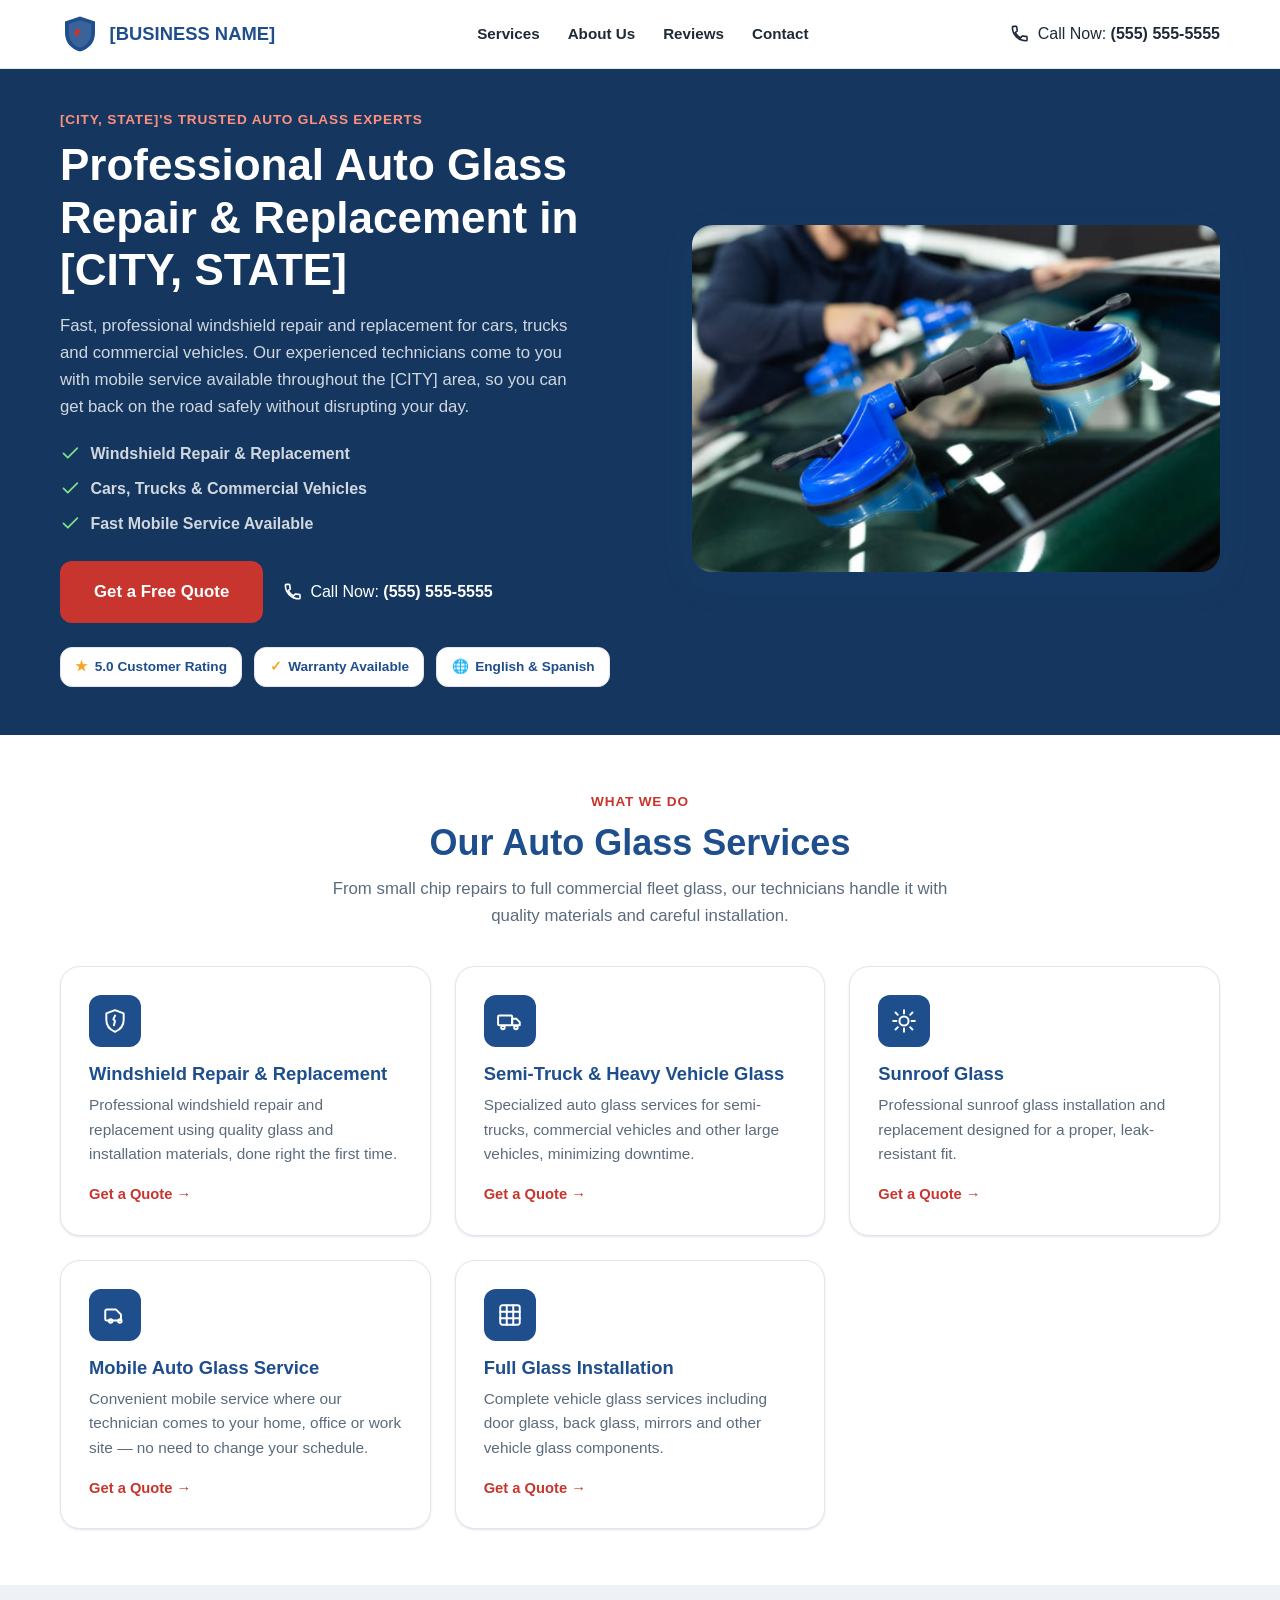
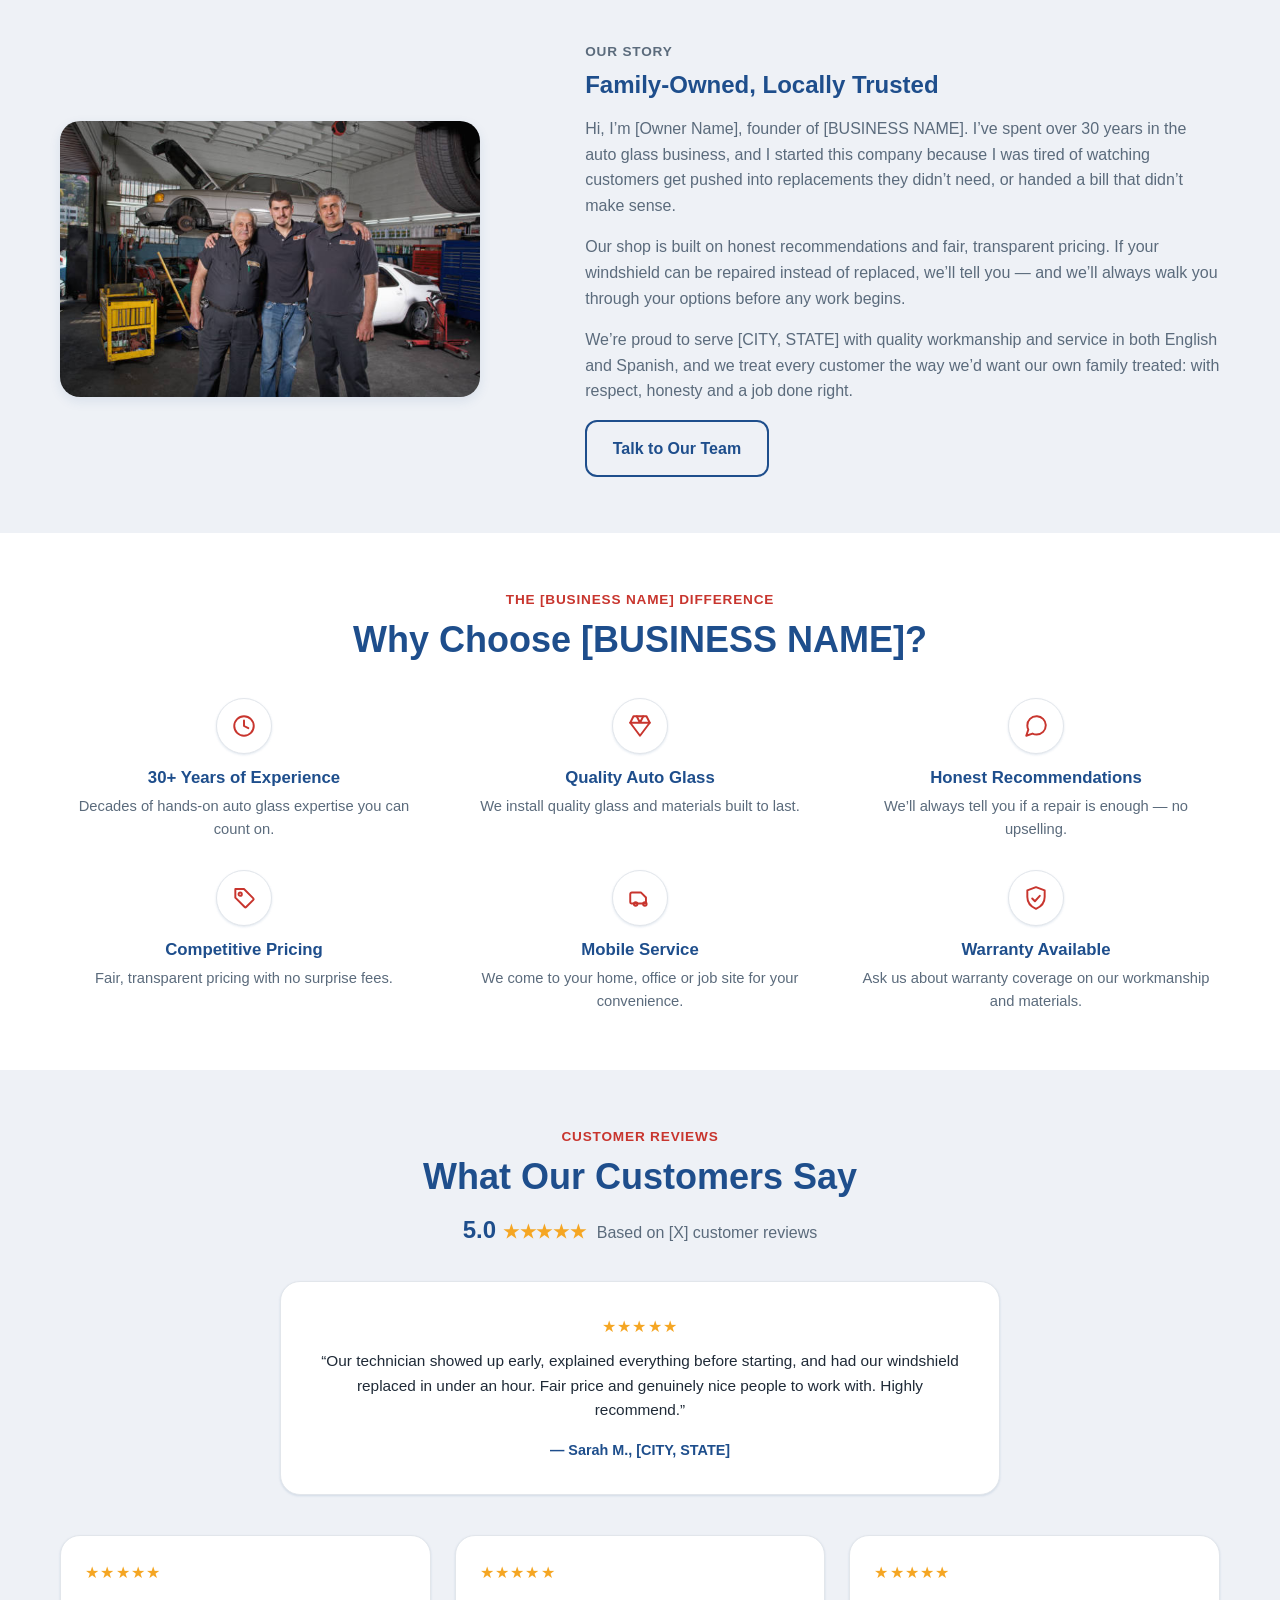
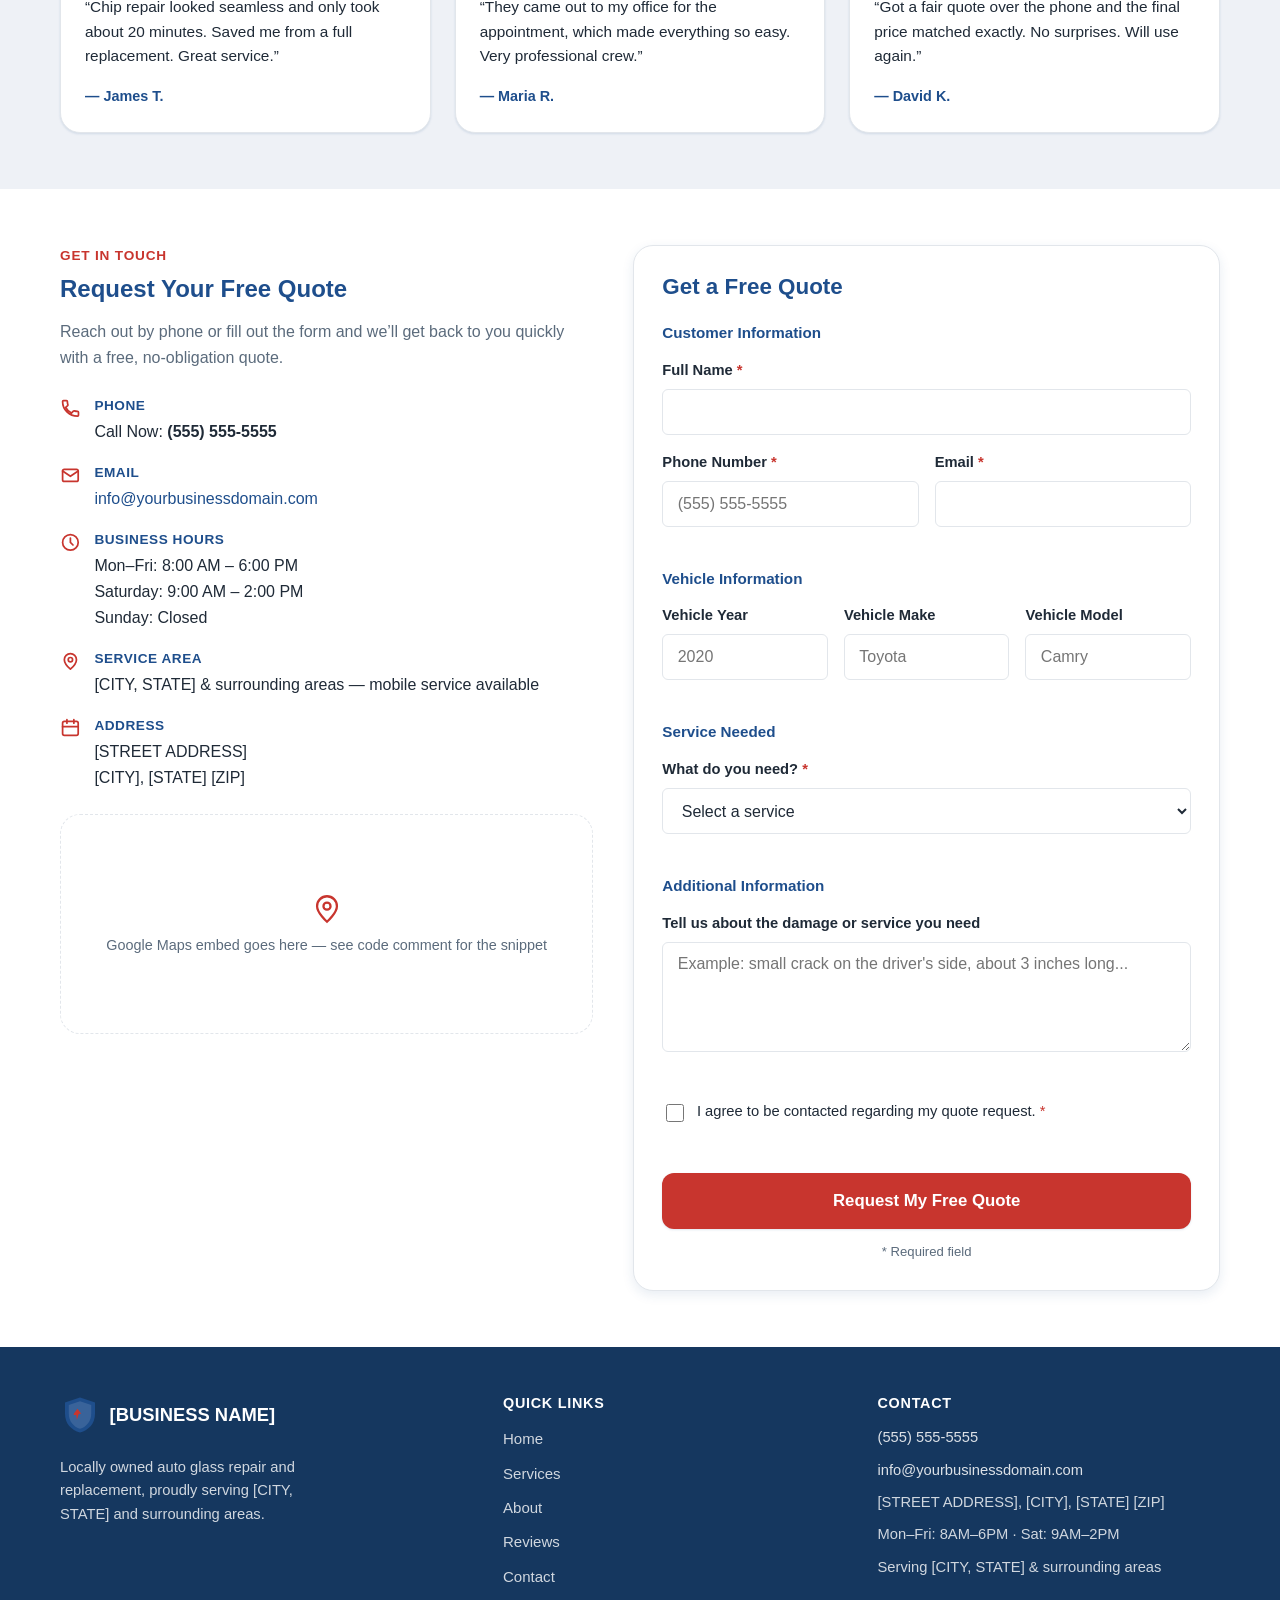
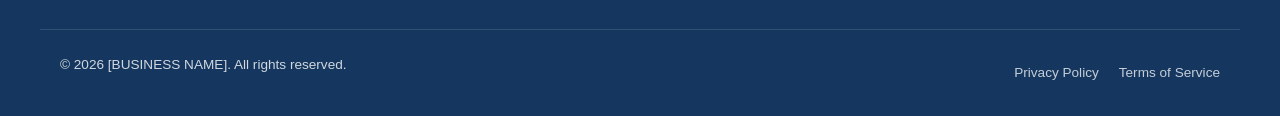
==== index.html @ 65de7257 "Initial website from template" ====
<!DOCTYPE html>
<html lang="en">
<head>
  <meta charset="UTF-8">
  <meta name="viewport" content="width=device-width, initial-scale=1.0">
  <title>[BUSINESS NAME] | Windshield Repair &amp; Auto Glass Replacement in [CITY, STATE]</title>
  <meta name="description" content="[BUSINESS NAME] provides fast, professional windshield repair and auto glass replacement in [CITY, STATE]. Mobile service available. Call (555) 555-5555 for a free quote.">
  <meta name="theme-color" content="#1E4E8C">
  <link rel="canonical" href="https://www.yourbusinessdomain.com/">

  <!-- Open Graph -->
  <!-- Most social platforms require a raster image (JPG/PNG, ~1200x630) for
       og:image and will not render an SVG preview. images/og-image.svg is a
       placeholder layout — export it (or a real photo) to og-image.jpg and
       update the path below before launch. -->
  <meta property="og:type" content="website">
  <meta property="og:title" content="[BUSINESS NAME] | Windshield Repair & Auto Glass Replacement in [CITY, STATE]">
  <meta property="og:description" content="Fast, professional windshield repair and auto glass replacement in [CITY, STATE]. Mobile service available. Get a free quote today.">
  <meta property="og:image" content="images/og-image.svg">
  <meta property="og:url" content="https://www.yourbusinessdomain.com/">
  <meta name="twitter:card" content="summary_large_image">

  <link rel="icon" href="images/favicon.svg" type="image/svg+xml">
  <link rel="stylesheet" href="style.css">

  <!-- Local business structured data — update every field below to match your business -->
  <script type="application/ld+json">
  {
    "@context": "https://schema.org",
    "@type": "AutoRepair",
    "name": "[BUSINESS NAME]",
    "image": "https://www.yourbusinessdomain.com/images/hero-repair.png",
    "telephone": "+15555555555",
    "email": "info@yourbusinessdomain.com",
    "priceRange": "$$",
    "address": {
      "@type": "PostalAddress",
      "streetAddress": "[STREET ADDRESS]",
      "addressLocality": "[CITY]",
      "addressRegion": "[STATE]",
      "postalCode": "[ZIP]",
      "addressCountry": "US"
    },
    "areaServed": "[CITY, STATE] and surrounding areas",
    "openingHoursSpecification": [
      {
        "@type": "OpeningHoursSpecification",
        "dayOfWeek": ["Monday","Tuesday","Wednesday","Friday"],
        "opens": "08:00",
        "closes": "18:00"
      },
      {
        "@type": "OpeningHoursSpecification",
        "dayOfWeek": "Saturday",
        "opens": "09:00",
        "closes": "14:00"
      }
    ],
    "url": "https://www.yourbusinessdomain.com/"
  }
  </script>
</head>
<body>
  <!--
    ============================================================
    TEMPLATE CUSTOMIZATION GUIDE
    ============================================================
    Search and replace the following placeholders throughout this
    file to launch your site:

      [BUSINESS NAME]            Your business name
      (555) 555-5555 / +15555555555   Phone number (update the visible
                                  text AND every tel: link)
      [EMAIL ADDRESS] / info@yourbusinessdomain.com   Business email
      [STREET ADDRESS], [CITY], [STATE] [ZIP]   Business address
      [CITY, STATE]               Primary service city/region
      [Owner Name]                 Owner / technician name
      Sample reviews in the "Reviews" section — replace with real
        customer reviews (do not label them as Google reviews unless
        they are actual, verified Google reviews)
      images/*.svg                 Replace with real photos of your
                                  shop, technicians and vehicles
      style.css :root variables      Brand colors, fonts, spacing
      Google Maps embed              See comment in the Contact section
    ============================================================
  -->

  <a class="skip-link" href="#main-content">Skip to main content</a>

  <!-- ============ HEADER ============ -->
  <header class="site-header" id="site-header">
    <div class="container header-inner">
      <a href="#top" class="logo-link" aria-label="[BUSINESS NAME] — home">
        <img src="images/logo.svg" alt="" width="42" height="42" class="logo-icon">
        <span class="logo-text">[BUSINESS NAME]</span>
      </a>

      <nav class="main-nav" aria-label="Primary">
        <ul>
          <li><a href="#services">Services</a></li>
          <li><a href="#about">About Us</a></li>
          <li><a href="#reviews">Reviews</a></li>
          <li><a href="#contact">Contact</a></li>
        </ul>
      </nav>

      <div class="header-actions">
        <a href="tel:+15555555555" class="phone-cta phone-cta--header">
          <svg class="icon" viewBox="0 0 24 24" aria-hidden="true"><path d="M6.6 10.8c1.4 2.8 3.8 5.2 6.6 6.6l2.2-2.2c.3-.3.7-.4 1.1-.3 1.2.4 2.5.6 3.8.6.6 0 1 .4 1 1V20c0 .6-.4 1-1 1C10.6 21 3 13.4 3 4c0-.6.4-1 1-1h3.5c.6 0 1 .4 1 1 0 1.3.2 2.6.6 3.8.1.4 0 .8-.3 1.1L6.6 10.8z"/></svg>
          <span>Call Now: <strong>(555) 555-5555</strong></span>
        </a>

        <button type="button" class="nav-toggle" id="nav-toggle" aria-expanded="false" aria-controls="mobile-nav" aria-label="Open menu">
          <span class="nav-toggle-bar"></span>
          <span class="nav-toggle-bar"></span>
          <span class="nav-toggle-bar"></span>
        </button>
      </div>
    </div>

    <div class="mobile-nav" id="mobile-nav" hidden>
      <nav aria-label="Mobile">
        <ul>
          <li><a href="#services">Services</a></li>
          <li><a href="#about">About Us</a></li>
          <li><a href="#reviews">Reviews</a></li>
          <li><a href="#contact">Contact</a></li>
        </ul>
      </nav>
      <a href="tel:+15555555555" class="btn btn-accent btn-block">
        <svg class="icon" viewBox="0 0 24 24" aria-hidden="true"><path d="M6.6 10.8c1.4 2.8 3.8 5.2 6.6 6.6l2.2-2.2c.3-.3.7-.4 1.1-.3 1.2.4 2.5.6 3.8.6.6 0 1 .4 1 1V20c0 .6-.4 1-1 1C10.6 21 3 13.4 3 4c0-.6.4-1 1-1h3.5c.6 0 1 .4 1 1 0 1.3.2 2.6.6 3.8.1.4 0 .8-.3 1.1L6.6 10.8z"/></svg>
        Call Now: (555) 555-5555
      </a>
      <a href="#contact" class="btn btn-secondary btn-block">Get a Free Quote</a>
    </div>
  </header>

  <main id="main-content">
    <!-- ============ HERO ============ -->
    <section class="hero" id="top">
      <div class="container hero-inner">
        <div class="hero-content">
          <p class="section-eyebrow">[CITY, STATE]'s Trusted Auto Glass Experts</p>
          <h1>Professional Auto Glass Repair &amp; Replacement in [CITY, STATE]</h1>
          <p class="hero-lede">Fast, professional windshield repair and replacement for cars, trucks and commercial vehicles. Our experienced technicians come to you with mobile service available throughout the [CITY] area, so you can get back on the road safely without disrupting your day.</p>

          <ul class="hero-bullets">
            <li>
              <svg class="icon icon--check" viewBox="0 0 24 24" aria-hidden="true"><path d="M20 6L9 17l-5-5"/></svg>
              Windshield Repair &amp; Replacement
            </li>
            <li>
              <svg class="icon icon--check" viewBox="0 0 24 24" aria-hidden="true"><path d="M20 6L9 17l-5-5"/></svg>
              Cars, Trucks &amp; Commercial Vehicles
            </li>
            <li>
              <svg class="icon icon--check" viewBox="0 0 24 24" aria-hidden="true"><path d="M20 6L9 17l-5-5"/></svg>
              Fast Mobile Service Available
            </li>
          </ul>

          <div class="hero-actions">
            <a href="#contact" class="btn btn-accent btn-lg">Get a Free Quote</a>
            <a href="tel:+15555555555" class="phone-cta phone-cta--inline">
              <svg class="icon" viewBox="0 0 24 24" aria-hidden="true"><path d="M6.6 10.8c1.4 2.8 3.8 5.2 6.6 6.6l2.2-2.2c.3-.3.7-.4 1.1-.3 1.2.4 2.5.6 3.8.6.6 0 1 .4 1 1V20c0 .6-.4 1-1 1C10.6 21 3 13.4 3 4c0-.6.4-1 1-1h3.5c.6 0 1 .4 1 1 0 1.3.2 2.6.6 3.8.1.4 0 .8-.3 1.1L6.6 10.8z"/></svg>
              <span class="phone-cta-text-mobile">Call Now</span>
              <span class="phone-cta-text-desktop">Call Now: <strong>(555) 555-5555</strong></span>
            </a>
          </div>

          <!-- Placeholder trust indicators — replace with your verified rating once you have reviews live -->
          <div class="trust-badges">
            <div class="trust-badge"><span class="trust-badge-icon" aria-hidden="true">★</span> 5.0 Customer Rating</div>
            <div class="trust-badge"><span class="trust-badge-icon" aria-hidden="true">✓</span> Warranty Available</div>
            <div class="trust-badge"><span class="trust-badge-icon" aria-hidden="true">🌐</span> English &amp; Spanish</div>
          </div>
        </div>

        <div class="hero-media">
          <img src="images/hero-repair.png" alt="Technician using suction cup tools to install a windshield on a vehicle" width="782" height="514" loading="eager">
        </div>
      </div>
    </section>

    <!-- ============ SERVICES ============ -->
    <section class="services" id="services">
      <div class="container">
        <p class="section-eyebrow section-eyebrow--center">What We Do</p>
        <h2 class="section-title section-title--center">Our Auto Glass Services</h2>
        <p class="section-lede section-lede--center">From small chip repairs to full commercial fleet glass, our technicians handle it with quality materials and careful installation.</p>

        <div class="card-grid">
          <article class="service-card">
            <div class="service-icon">
              <svg viewBox="0 0 24 24" aria-hidden="true"><path d="M12 2l8 3v6c0 5-3.5 9-8 11-4.5-2-8-6-8-11V5l8-3z"/><path d="M12 7l-1.5 3.5 1.5 1.5-1 4"/></svg>
            </div>
            <h3>Windshield Repair &amp; Replacement</h3>
            <p>Professional windshield repair and replacement using quality glass and installation materials, done right the first time.</p>
            <a href="#contact" class="card-link">Get a Quote <span aria-hidden="true">&rarr;</span></a>
          </article>

          <article class="service-card">
            <div class="service-icon">
              <svg viewBox="0 0 24 24" aria-hidden="true"><rect x="1" y="7" width="13" height="9" rx="1"/><path d="M14 10h4l3 3v3h-7z"/><circle cx="5.5" cy="18" r="1.6"/><circle cx="17.5" cy="18" r="1.6"/></svg>
            </div>
            <h3>Semi-Truck &amp; Heavy Vehicle Glass</h3>
            <p>Specialized auto glass services for semi-trucks, commercial vehicles and other large vehicles, minimizing downtime.</p>
            <a href="#contact" class="card-link">Get a Quote <span aria-hidden="true">&rarr;</span></a>
          </article>

          <article class="service-card">
            <div class="service-icon">
              <svg viewBox="0 0 24 24" aria-hidden="true"><circle cx="12" cy="12" r="4.2"/><path d="M12 2v3M12 19v3M4.2 4.2l2.1 2.1M17.7 17.7l2.1 2.1M2 12h3M19 12h3M4.2 19.8l2.1-2.1M17.7 6.3l2.1-2.1"/></svg>
            </div>
            <h3>Sunroof Glass</h3>
            <p>Professional sunroof glass installation and replacement designed for a proper, leak-resistant fit.</p>
            <a href="#contact" class="card-link">Get a Quote <span aria-hidden="true">&rarr;</span></a>
          </article>

          <article class="service-card">
            <div class="service-icon">
              <svg viewBox="0 0 24 24" aria-hidden="true"><path d="M3 16V8.5A1.5 1.5 0 014.5 7H13l4.5 4.5V16a1 1 0 01-1 1H4a1 1 0 01-1-1z"/><circle cx="8" cy="17.5" r="1.6"/><circle cx="16.5" cy="17.5" r="1.6"/></svg>
            </div>
            <h3>Mobile Auto Glass Service</h3>
            <p>Convenient mobile service where our technician comes to your home, office or work site &mdash; no need to change your schedule.</p>
            <a href="#contact" class="card-link">Get a Quote <span aria-hidden="true">&rarr;</span></a>
          </article>

          <article class="service-card">
            <div class="service-icon">
              <svg viewBox="0 0 24 24" aria-hidden="true"><rect x="3" y="3" width="18" height="18" rx="2"/><path d="M3 9h18M3 15h18M9 3v18M15 3v18"/></svg>
            </div>
            <h3>Full Glass Installation</h3>
            <p>Complete vehicle glass services including door glass, back glass, mirrors and other vehicle glass components.</p>
            <a href="#contact" class="card-link">Get a Quote <span aria-hidden="true">&rarr;</span></a>
          </article>
        </div>
      </div>
    </section>

    <!-- ============ OUR STORY ============ -->
    <section class="story" id="about">
      <div class="container story-inner">
        <div class="story-media">
          <img src="images/owner-family.png" alt="[Owner Name] with the [BUSINESS NAME] team in the shop" width="814" height="534">
        </div>
        <div class="story-content">
          <p class="section-eyebrow">Our Story</p>
          <h2>Family-Owned, Locally Trusted</h2>
          <p>Hi, I&rsquo;m [Owner Name], founder of [BUSINESS NAME]. I&rsquo;ve spent over 30 years in the auto glass business, and I started this company because I was tired of watching customers get pushed into replacements they didn&rsquo;t need, or handed a bill that didn&rsquo;t make sense.</p>
          <p>Our shop is built on honest recommendations and fair, transparent pricing. If your windshield can be repaired instead of replaced, we&rsquo;ll tell you &mdash; and we&rsquo;ll always walk you through your options before any work begins.</p>
          <p>We&rsquo;re proud to serve [CITY, STATE] with quality workmanship and service in both English and Spanish, and we treat every customer the way we&rsquo;d want our own family treated: with respect, honesty and a job done right.</p>
          <a href="#contact" class="btn btn-secondary">Talk to Our Team</a>
        </div>
      </div>
    </section>

    <!-- ============ WHY CHOOSE US ============ -->
    <section class="why-us">
      <div class="container">
        <p class="section-eyebrow section-eyebrow--center">The [BUSINESS NAME] Difference</p>
        <h2 class="section-title section-title--center">Why Choose [BUSINESS NAME]?</h2>

        <div class="benefit-grid">
          <div class="benefit-item">
            <div class="benefit-icon"><svg viewBox="0 0 24 24" aria-hidden="true"><circle cx="12" cy="12" r="9"/><path d="M12 7v5l4 2"/></svg></div>
            <h3>30+ Years of Experience</h3>
            <p>Decades of hands-on auto glass expertise you can count on.</p>
          </div>
          <div class="benefit-item">
            <div class="benefit-icon"><svg viewBox="0 0 24 24" aria-hidden="true"><path d="M6 3h12l3 6-9 12L3 9z"/><path d="M3 9h18M9 3l3 6 3-6"/></svg></div>
            <h3>Quality Auto Glass</h3>
            <p>We install quality glass and materials built to last.</p>
          </div>
          <div class="benefit-item">
            <div class="benefit-icon"><svg viewBox="0 0 24 24" aria-hidden="true"><path d="M21 11.5a8.4 8.4 0 01-8.4 8.4 8.3 8.3 0 01-3.8-.9L3 21l1.9-5.7a8.3 8.3 0 01-.9-3.8A8.4 8.4 0 0112.5 3H13a8.5 8.5 0 018 8v.5z"/></svg></div>
            <h3>Honest Recommendations</h3>
            <p>We&rsquo;ll always tell you if a repair is enough &mdash; no upselling.</p>
          </div>
          <div class="benefit-item">
            <div class="benefit-icon"><svg viewBox="0 0 24 24" aria-hidden="true"><path d="M20.6 12.3L12 3.7 4 3.7v8L12.6 20.3a1 1 0 001.4 0l6.6-6.6a1 1 0 000-1.4z"/><circle cx="8.5" cy="8.5" r="1.5"/></svg></div>
            <h3>Competitive Pricing</h3>
            <p>Fair, transparent pricing with no surprise fees.</p>
          </div>
          <div class="benefit-item">
            <div class="benefit-icon"><svg viewBox="0 0 24 24" aria-hidden="true"><path d="M3 16V8.5A1.5 1.5 0 014.5 7H13l4.5 4.5V16a1 1 0 01-1 1H4a1 1 0 01-1-1z"/><circle cx="8" cy="17.5" r="1.6"/><circle cx="16.5" cy="17.5" r="1.6"/></svg></div>
            <h3>Mobile Service</h3>
            <p>We come to your home, office or job site for your convenience.</p>
          </div>
          <div class="benefit-item">
            <div class="benefit-icon"><svg viewBox="0 0 24 24" aria-hidden="true"><path d="M12 2l8 3v6c0 5-3.5 9-8 11-4.5-2-8-6-8-11V5l8-3z"/><path d="M8.5 12.5l2.5 2.5 4.5-5"/></svg></div>
            <h3>Warranty Available</h3>
            <p>Ask us about warranty coverage on our workmanship and materials.</p>
          </div>
        </div>
      </div>
    </section>

    <!-- ============ REVIEWS ============ -->
    <section class="reviews" id="reviews">
      <div class="container">
        <p class="section-eyebrow section-eyebrow--center">Customer Reviews</p>
        <h2 class="section-title section-title--center">What Our Customers Say</h2>

        <!-- Sample rating summary — update once real reviews are live -->
        <div class="rating-summary">
          <span class="rating-summary-score">5.0 <span aria-hidden="true">★★★★★</span></span>
          <span class="rating-summary-count">Based on [X] customer reviews</span>
        </div>

        <!-- SAMPLE REVIEWS BELOW — replace with real, verified customer reviews before launch.
             Do not label these as Google reviews unless they are actual Google reviews. -->
        <div class="review-featured">
          <p class="review-stars" aria-label="5 out of 5 stars">★★★★★</p>
          <p class="review-text review-text--featured">&ldquo;Our technician showed up early, explained everything before starting, and had our windshield replaced in under an hour. Fair price and genuinely nice people to work with. Highly recommend.&rdquo;</p>
          <p class="review-author">&mdash; Sarah M., [CITY, STATE]</p>
        </div>

        <div class="card-grid card-grid--reviews">
          <article class="review-card">
            <p class="review-stars" aria-label="5 out of 5 stars">★★★★★</p>
            <p class="review-text">&ldquo;Chip repair looked seamless and only took about 20 minutes. Saved me from a full replacement. Great service.&rdquo;</p>
            <p class="review-author">&mdash; James T.</p>
          </article>
          <article class="review-card">
            <p class="review-stars" aria-label="5 out of 5 stars">★★★★★</p>
            <p class="review-text">&ldquo;They came out to my office for the appointment, which made everything so easy. Very professional crew.&rdquo;</p>
            <p class="review-author">&mdash; Maria R.</p>
          </article>
          <article class="review-card">
            <p class="review-stars" aria-label="5 out of 5 stars">★★★★★</p>
            <p class="review-text">&ldquo;Got a fair quote over the phone and the final price matched exactly. No surprises. Will use again.&rdquo;</p>
            <p class="review-author">&mdash; David K.</p>
          </article>
        </div>
      </div>
    </section>

    <!-- ============ FAQ ============ -->
    <!-- <section class="faq">
      <div class="container container--narrow">
        <p class="section-eyebrow section-eyebrow--center">Questions?</p>
        <h2 class="section-title section-title--center">Frequently Asked Questions</h2>

        <div class="accordion" id="faq-list">
          <div class="accordion-item">
            <h3 class="accordion-header">
              <button type="button" class="accordion-trigger" aria-expanded="false" aria-controls="faq-panel-1" id="faq-trigger-1">
                How much does windshield replacement cost?
                <svg class="accordion-icon" viewBox="0 0 24 24" aria-hidden="true"><path d="M6 9l6 6 6-6"/></svg>
              </button>
            </h3>
            <div id="faq-panel-1" class="accordion-panel" role="region" aria-labelledby="faq-trigger-1" hidden>
              <p>Cost depends on your vehicle's make and model, the type of glass required, and any advanced driver-assistance (ADAS) calibration needed. Contact us or fill out the quote form for an accurate, free estimate.</p>
            </div>
          </div>

          <div class="accordion-item">
            <h3 class="accordion-header">
              <button type="button" class="accordion-trigger" aria-expanded="false" aria-controls="faq-panel-2" id="faq-trigger-2">
                Can my windshield be repaired instead of replaced?
                <svg class="accordion-icon" viewBox="0 0 24 24" aria-hidden="true"><path d="M6 9l6 6 6-6"/></svg>
              </button>
            </h3>
            <div id="faq-panel-2" class="accordion-panel" role="region" aria-labelledby="faq-trigger-2" hidden>
              <p>Often, yes. Small chips and cracks &mdash; generally smaller than a quarter and away from the edge of the glass &mdash; can usually be repaired. We'll always recommend a repair over a replacement when it's a safe, lasting option.</p>
            </div>
          </div>

          <div class="accordion-item">
            <h3 class="accordion-header">
              <button type="button" class="accordion-trigger" aria-expanded="false" aria-controls="faq-panel-3" id="faq-trigger-3">
                Do you offer mobile auto glass service?
                <svg class="accordion-icon" viewBox="0 0 24 24" aria-hidden="true"><path d="M6 9l6 6 6-6"/></svg>
              </button>
            </h3>
            <div id="faq-panel-3" class="accordion-panel" role="region" aria-labelledby="faq-trigger-3" hidden>
              <p>Yes. Our technicians can come to your home, office or job site throughout [CITY, STATE] and the surrounding area, so you don't have to interrupt your day.</p>
            </div>
          </div>

          <div class="accordion-item">
            <h3 class="accordion-header">
              <button type="button" class="accordion-trigger" aria-expanded="false" aria-controls="faq-panel-4" id="faq-trigger-4">
                How long does windshield replacement take?
                <svg class="accordion-icon" viewBox="0 0 24 24" aria-hidden="true"><path d="M6 9l6 6 6-6"/></svg>
              </button>
            </h3>
            <div id="faq-panel-4" class="accordion-panel" role="region" aria-labelledby="faq-trigger-4" hidden>
              <p>Most windshield replacements take about 45&ndash;90 minutes, plus safe drive-away time for the adhesive to cure. Your technician will let you know exactly how long before starting.</p>
            </div>
          </div>

          <div class="accordion-item">
            <h3 class="accordion-header">
              <button type="button" class="accordion-trigger" aria-expanded="false" aria-controls="faq-panel-5" id="faq-trigger-5">
                Do you work with insurance?
                <svg class="accordion-icon" viewBox="0 0 24 24" aria-hidden="true"><path d="M6 9l6 6 6-6"/></svg>
              </button>
            </h3>
            <div id="faq-panel-5" class="accordion-panel" role="region" aria-labelledby="faq-trigger-5" hidden>
              <p>Yes, we're happy to work with your insurance provider and can help you understand your glass coverage options. Contact us with your policy details and we'll walk you through the process.</p>
            </div>
          </div>

          <div class="accordion-item">
            <h3 class="accordion-header">
              <button type="button" class="accordion-trigger" aria-expanded="false" aria-controls="faq-panel-6" id="faq-trigger-6">
                What areas do you service?
                <svg class="accordion-icon" viewBox="0 0 24 24" aria-hidden="true"><path d="M6 9l6 6 6-6"/></svg>
              </button>
            </h3>
            <div id="faq-panel-6" class="accordion-panel" role="region" aria-labelledby="faq-trigger-6" hidden>
              <p>We serve [CITY, STATE] and the surrounding communities. Contact us and we'll let you know if we cover your area.</p>
            </div>
          </div>

          <div class="accordion-item">
            <h3 class="accordion-header">
              <button type="button" class="accordion-trigger" aria-expanded="false" aria-controls="faq-panel-7" id="faq-trigger-7">
                Do you replace side and rear glass?
                <svg class="accordion-icon" viewBox="0 0 24 24" aria-hidden="true"><path d="M6 9l6 6 6-6"/></svg>
              </button>
            </h3>
            <div id="faq-panel-7" class="accordion-panel" role="region" aria-labelledby="faq-trigger-7" hidden>
              <p>Yes. In addition to windshields, we install door glass, back glass, mirrors and other vehicle glass components.</p>
            </div>
          </div>

          <div class="accordion-item">
            <h3 class="accordion-header">
              <button type="button" class="accordion-trigger" aria-expanded="false" aria-controls="faq-panel-8" id="faq-trigger-8">
                How soon can I get an appointment?
                <svg class="accordion-icon" viewBox="0 0 24 24" aria-hidden="true"><path d="M6 9l6 6 6-6"/></svg>
              </button>
            </h3>
            <div id="faq-panel-8" class="accordion-panel" role="region" aria-labelledby="faq-trigger-8" hidden>
              <p>We often have same-day or next-day appointments available, depending on your schedule and part availability. Call us or request a quote to check current availability.</p>
            </div>
          </div>
        </div>
      </div>
    </section> -->

    <!-- ============ CONTACT / QUOTE ============ -->
    <section class="contact" id="contact">
      <div class="container contact-inner">
        <div class="contact-info">
          <p class="section-eyebrow">Get In Touch</p>
          <h2>Request Your Free Quote</h2>
          <p class="contact-intro">Reach out by phone or fill out the form and we&rsquo;ll get back to you quickly with a free, no-obligation quote.</p>

          <ul class="contact-details">
            <li>
              <svg class="icon" viewBox="0 0 24 24" aria-hidden="true"><path d="M6.6 10.8c1.4 2.8 3.8 5.2 6.6 6.6l2.2-2.2c.3-.3.7-.4 1.1-.3 1.2.4 2.5.6 3.8.6.6 0 1 .4 1 1V20c0 .6-.4 1-1 1C10.6 21 3 13.4 3 4c0-.6.4-1 1-1h3.5c.6 0 1 .4 1 1 0 1.3.2 2.6.6 3.8.1.4 0 .8-.3 1.1L6.6 10.8z"/></svg>
              <div>
                <span class="contact-label">Phone</span>
                <a href="tel:+15555555555" class="phone-cta phone-cta--inline">
                  <span class="phone-cta-text-mobile">Call Now</span>
                  <span class="phone-cta-text-desktop">Call Now: <strong>(555) 555-5555</strong></span>
                </a>
              </div>
            </li>
            <li>
              <svg class="icon" viewBox="0 0 24 24" aria-hidden="true"><rect x="3" y="5" width="18" height="14" rx="2"/><path d="M3 7l9 6 9-6"/></svg>
              <div>
                <span class="contact-label">Email</span>
                <a href="mailto:info@yourbusinessdomain.com">info@yourbusinessdomain.com</a>
              </div>
            </li>
            <li>
              <svg class="icon" viewBox="0 0 24 24" aria-hidden="true"><circle cx="12" cy="12" r="9"/><path d="M12 7v5l3 3"/></svg>
              <div>
                <span class="contact-label">Business Hours</span>
                <span>Mon&ndash;Fri: 8:00 AM &ndash; 6:00 PM<br>Saturday: 9:00 AM &ndash; 2:00 PM<br>Sunday: Closed</span>
              </div>
            </li>
            <li>
              <svg class="icon" viewBox="0 0 24 24" aria-hidden="true"><path d="M12 21s-7-6.2-7-11a7 7 0 1 1 14 0c0 4.8-7 11-7 11z"/><circle cx="12" cy="10" r="2.5"/></svg>
              <div>
                <span class="contact-label">Service Area</span>
                <span>[CITY, STATE] &amp; surrounding areas &mdash; mobile service available</span>
              </div>
            </li>
            <li>
              <svg class="icon" viewBox="0 0 24 24" aria-hidden="true"><rect x="3" y="4" width="18" height="16" rx="2"/><path d="M3 10h18M8 2v4M16 2v4"/></svg>
              <div>
                <span class="contact-label">Address</span>
                <span>[STREET ADDRESS]<br>[CITY], [STATE] [ZIP]</span>
              </div>
            </li>
          </ul>

          <!--
            Google Maps embed placeholder.
            Replace the div below with your real embed, for example:

            <iframe
              src="https://www.google.com/maps?q=YOUR+FULL+ADDRESS&output=embed"
              width="100%" height="320" style="border:0" loading="lazy"
              referrerpolicy="no-referrer-when-downgrade"
              title="[BUSINESS NAME] location map">
            </iframe>
          -->
          <div class="map-placeholder" role="img" aria-label="Map placeholder — add your Google Maps embed here">
            <svg viewBox="0 0 24 24" aria-hidden="true"><path d="M12 21s-7-6.2-7-11a7 7 0 1 1 14 0c0 4.8-7 11-7 11z"/><circle cx="12" cy="10" r="2.5"/></svg>
            <p>Google Maps embed goes here &mdash; see code comment for the snippet</p>
          </div>
        </div>

        <div class="contact-form-wrap">
          <h3 class="form-title">Get a Free Quote</h3>

          <form name="quote-request" method="POST" action="thank-you.html" data-netlify="true" netlify-honeypot="bot-field" id="quote-form" class="quote-form" novalidate>
            <input type="hidden" name="form-name" value="quote-request">

            <p class="honeypot-field">
              <label for="bot-field">Leave this field blank</label>
              <input type="text" id="bot-field" name="bot-field" tabindex="-1" autocomplete="off">
            </p>

            <fieldset class="form-fieldset">
              <legend>Customer Information</legend>
              <div class="form-group">
                <label for="full-name">Full Name <span class="required" aria-hidden="true">*</span></label>
                <input type="text" id="full-name" name="full-name" autocomplete="name" required>
              </div>
              <div class="form-row form-row--split">
                <div class="form-group">
                  <label for="phone-number">Phone Number <span class="required" aria-hidden="true">*</span></label>
                  <input type="tel" id="phone-number" name="phone-number" autocomplete="tel" inputmode="tel" placeholder="(555) 555-5555" required>
                </div>
                <div class="form-group">
                  <label for="email-address">Email <span class="required" aria-hidden="true">*</span></label>
                  <input type="email" id="email-address" name="email-address" autocomplete="email" required>
                </div>
              </div>
            </fieldset>

            <fieldset class="form-fieldset">
              <legend>Vehicle Information</legend>
              <div class="form-row form-row--triple">
                <div class="form-group">
                  <label for="vehicle-year">Vehicle Year</label>
                  <input type="number" id="vehicle-year" name="vehicle-year" min="1980" max="2030" inputmode="numeric" placeholder="2020">
                </div>
                <div class="form-group">
                  <label for="vehicle-make">Vehicle Make</label>
                  <input type="text" id="vehicle-make" name="vehicle-make" placeholder="Toyota">
                </div>
                <div class="form-group">
                  <label for="vehicle-model">Vehicle Model</label>
                  <input type="text" id="vehicle-model" name="vehicle-model" placeholder="Camry">
                </div>
              </div>
            </fieldset>

            <fieldset class="form-fieldset">
              <legend>Service Needed</legend>
              <div class="form-group">
                <label for="service-type">What do you need? <span class="required" aria-hidden="true">*</span></label>
                <select id="service-type" name="service-type" required>
                  <option value="" disabled selected>Select a service</option>
                  <option value="Windshield Repair">Windshield Repair</option>
                  <option value="Windshield Replacement">Windshield Replacement</option>
                  <option value="Semi-Truck / Heavy Vehicle Glass">Semi-Truck / Heavy Vehicle Glass</option>
                  <option value="Sunroof Glass">Sunroof Glass</option>
                  <option value="Door Glass">Door Glass</option>
                  <option value="Back Glass">Back Glass</option>
                  <option value="Mirror">Mirror</option>
                  <option value="Other">Other</option>
                </select>
              </div>
            </fieldset>

            <fieldset class="form-fieldset">
              <legend>Additional Information</legend>
              <div class="form-group">
                <label for="details">Tell us about the damage or service you need</label>
                <textarea id="details" name="details" rows="4" placeholder="Example: small crack on the driver's side, about 3 inches long..."></textarea>
              </div>
            </fieldset>

            <div class="form-group form-group--checkbox">
              <input type="checkbox" id="consent" name="consent" value="yes" required>
              <label for="consent">I agree to be contacted regarding my quote request. <span class="required" aria-hidden="true">*</span></label>
            </div>

            <div class="form-status" id="form-status" role="status" aria-live="polite"></div>

            <button type="submit" class="btn btn-accent btn-lg btn-block" id="form-submit">Request My Free Quote</button>
            <p class="form-required-note">* Required field</p>
          </form>
        </div>
      </div>
    </section>



  </main>

  <!-- ============ FOOTER ============ -->
  <footer class="site-footer">
    <div class="container footer-inner">
      <div class="footer-brand">
        <a href="#top" class="logo-link" aria-label="[BUSINESS NAME] — home">
          <img src="images/logo.svg" alt="" width="36" height="36" class="logo-icon">
          <span class="logo-text">[BUSINESS NAME]</span>
        </a>
        <p>Locally owned auto glass repair and replacement, proudly serving [CITY, STATE] and surrounding areas.</p>
      </div>

      <nav class="footer-nav" aria-label="Footer">
        <h4>Quick Links</h4>
        <ul>
          <li><a href="#top">Home</a></li>
          <li><a href="#services">Services</a></li>
          <li><a href="#about">About</a></li>
          <li><a href="#reviews">Reviews</a></li>
          <li><a href="#contact">Contact</a></li>
        </ul>
      </nav>

      <div class="footer-contact">
        <h4>Contact</h4>
        <p><a href="tel:+15555555555">(555) 555-5555</a></p>
        <p><a href="mailto:info@yourbusinessdomain.com">info@yourbusinessdomain.com</a></p>
        <p>[STREET ADDRESS], [CITY], [STATE] [ZIP]</p>
        <p>Mon&ndash;Fri: 8AM&ndash;6PM &middot; Sat: 9AM&ndash;2PM</p>
        <p>Serving [CITY, STATE] &amp; surrounding areas</p>
      </div>
    </div>

    <div class="footer-bottom">
      <div class="container footer-bottom-inner">
        <p>&copy; <span id="current-year">2026</span> [BUSINESS NAME]. All rights reserved.</p>
        <ul>
          <li><a href="privacy.html">Privacy Policy</a></li>
          <li><a href="terms.html">Terms of Service</a></li>
        </ul>
      </div>
    </div>
  </footer>

  <!-- ============ MOBILE STICKY CTA BAR ============ -->
  <div class="mobile-cta-bar" aria-label="Quick actions">
    <a href="tel:+15555555555" class="mobile-cta-bar-btn mobile-cta-bar-btn--call">
      <svg class="icon" viewBox="0 0 24 24" aria-hidden="true"><path d="M6.6 10.8c1.4 2.8 3.8 5.2 6.6 6.6l2.2-2.2c.3-.3.7-.4 1.1-.3 1.2.4 2.5.6 3.8.6.6 0 1 .4 1 1V20c0 .6-.4 1-1 1C10.6 21 3 13.4 3 4c0-.6.4-1 1-1h3.5c.6 0 1 .4 1 1 0 1.3.2 2.6.6 3.8.1.4 0 .8-.3 1.1L6.6 10.8z"/></svg>
      Call Now
    </a>
    <a href="#contact" class="mobile-cta-bar-btn mobile-cta-bar-btn--quote">Get a Free Quote</a>
  </div>

  <script src="script.js"></script>
</body>
</html>
---- style.css ----
/* =========================================================
   [BUSINESS NAME] — Auto Glass Template Stylesheet
   Mobile-first. Update the CSS variables below to re-brand
   this template for a different business.
   ========================================================= */

:root {
  /* Brand colors — swap these to re-theme the whole site */
  --color-primary: #1e4e8c;
  --color-primary-dark: #15375f;
  --color-primary-light: #2f66ab;
  --color-accent: #c8352e;
  --color-accent-dark: #a52a24;
  --color-success: #2e7d32;
  --color-error: #c62828;
  --color-star: #f5a623;

  /* Neutrals */
  --color-bg: #ffffff;
  --color-bg-alt: #eef1f6;
  --color-bg-dark: #1e4e8c;
  --color-text: #1f2a37;
  --color-text-light: #5b6b7c;
  --color-text-inverse: #ffffff;
  --color-text-inverse-soft: rgba(255, 255, 255, 0.8);
  --color-border: #e2e6eb;

  /* Accent/success tints tuned for use on dark blue band backgrounds —
     keeps brand identity while meeting contrast on --color-primary-dark */
  --color-accent-on-dark: #ff8f7f;
  --color-success-on-dark: #7ee08b;

  /* Layout */
  --container-width: 1200px;
  --container-width-narrow: 800px;
  --radius-sm: 6px;
  --radius-md: 12px;
  --radius-lg: 20px;
  --shadow-sm: 0 1px 3px rgba(30, 78, 140, 0.08), 0 1px 2px rgba(30, 78, 140, 0.06);
  --shadow-md: 0 4px 12px rgba(30, 78, 140, 0.1);
  --shadow-lg: 0 12px 32px rgba(30, 78, 140, 0.14);

  /* Typography */
  --font-family: -apple-system, BlinkMacSystemFont, "Segoe UI", Roboto, Helvetica, Arial, sans-serif;
  --header-height: 68px;
  --mobile-bar-height: 60px;
}

/* =========================================================
   RESET
   ========================================================= */
*,
*::before,
*::after {
  box-sizing: border-box;
}

html {
  scroll-behavior: smooth;
}

body {
  margin: 0;
  font-family: var(--font-family);
  color: var(--color-text);
  background-color: var(--color-bg);
  line-height: 1.6;
  -webkit-font-smoothing: antialiased;
}

img {
  max-width: 100%;
  height: auto;
  display: block;
}

a {
  color: var(--color-primary);
  text-decoration: none;
}

ul,
ol {
  margin: 0;
  padding: 0;
  list-style: none;
}

h1,
h2,
h3,
h4,
p {
  margin: 0 0 1rem;
}

h1,
h2,
h3,
h4 {
  color: var(--color-primary);
  line-height: 1.2;
  font-weight: 800;
}

button {
  font-family: inherit;
}

section[id] {
  scroll-margin-top: calc(var(--header-height) + 12px);
}

.icon {
  width: 1.2em;
  height: 1.2em;
  fill: none;
  stroke: currentColor;
  stroke-width: 2;
  stroke-linecap: round;
  stroke-linejoin: round;
  flex-shrink: 0;
}

.skip-link {
  position: absolute;
  left: -9999px;
  top: 0;
  background: var(--color-primary);
  color: #fff;
  padding: 0.75rem 1.25rem;
  z-index: 1000;
  border-radius: 0 0 var(--radius-sm) 0;
}

.skip-link:focus {
  left: 0;
}

/* =========================================================
   LAYOUT HELPERS
   ========================================================= */
.container {
  width: 100%;
  max-width: var(--container-width);
  margin: 0 auto;
  padding: 0 1.25rem;
}

.container--narrow {
  max-width: var(--container-width-narrow);
}

.section-eyebrow {
  color: var(--color-accent);
  font-weight: 700;
  text-transform: uppercase;
  letter-spacing: 0.06em;
  font-size: 0.85rem;
  margin-bottom: 0.5rem;
}

.section-eyebrow--center {
  text-align: center;
}

.section-title {
  font-size: clamp(1.6rem, 4vw, 2.25rem);
  margin-bottom: 0.75rem;
}

.section-title--center {
  text-align: center;
}

.section-lede {
  color: var(--color-text-light);
  max-width: 640px;
  font-size: 1.05rem;
}

.section-lede--center {
  margin-left: auto;
  margin-right: auto;
  text-align: center;
}

.section-note {
  color: var(--color-text-light);
  text-align: center;
  margin-top: 1.5rem;
}

section {
  padding: 3.5rem 0;
}

/* =========================================================
   BUTTONS & PHONE CTAs
   ========================================================= */
.btn {
  display: inline-flex;
  align-items: center;
  justify-content: center;
  gap: 0.5rem;
  padding: 0.85rem 1.6rem;
  border-radius: var(--radius-md);
  font-weight: 700;
  font-size: 1rem;
  border: 2px solid transparent;
  cursor: pointer;
  text-align: center;
  transition: background-color 0.15s ease, border-color 0.15s ease, color 0.15s ease, transform 0.1s ease;
}

.btn:active {
  transform: translateY(1px);
}

.btn-accent {
  background-color: var(--color-accent);
  color: #fff;
  box-shadow: var(--shadow-sm);
}

.btn-accent:hover,
.btn-accent:focus-visible {
  background-color: var(--color-accent-dark);
}

.btn-secondary {
  background-color: transparent;
  border-color: var(--color-primary);
  color: var(--color-primary);
}

.btn-secondary:hover,
.btn-secondary:focus-visible {
  background-color: var(--color-primary);
  color: #fff;
}

.btn-lg {
  padding: 1rem 2rem;
  font-size: 1.05rem;
}

.btn-block {
  display: flex;
  width: 100%;
}

/* Phone CTA: button on mobile, plain clickable text on desktop */
.phone-cta {
  display: inline-flex;
  align-items: center;
  justify-content: center;
  gap: 0.5rem;
  background-color: var(--color-accent);
  color: #fff;
  font-weight: 700;
  padding: 0.9rem 1.5rem;
  border-radius: var(--radius-md);
  text-decoration: none;
  box-shadow: var(--shadow-sm);
  transition: background-color 0.15s ease, color 0.15s ease;
  white-space: nowrap;
}

.phone-cta:hover,
.phone-cta:focus-visible {
  background-color: var(--color-accent-dark);
}

.phone-cta-text-desktop {
  display: none;
}

.phone-cta-text-mobile {
  display: inline;
}

.phone-cta--header {
  display: none;
}

@media (min-width: 900px) {
  .phone-cta-text-desktop {
    display: inline;
  }
  .phone-cta-text-mobile {
    display: none;
  }
  .phone-cta--inline,
  .phone-cta--header {
    background: none;
    box-shadow: none;
    padding: 0;
    color: var(--color-text);
    font-weight: 500;
  }
  .phone-cta--inline:hover,
  .phone-cta--inline:focus-visible,
  .phone-cta--header:hover,
  .phone-cta--header:focus-visible {
    color: var(--color-accent);
    background: none;
  }
  .phone-cta--header {
    display: inline-flex;
  }
  .hero .phone-cta--inline {
    color: #fff;
  }
  .hero .phone-cta--inline:hover,
  .hero .phone-cta--inline:focus-visible {
    color: var(--color-accent-on-dark);
  }
}

/* =========================================================
   HEADER / NAV
   ========================================================= */
.site-header {
  position: sticky;
  top: 0;
  z-index: 100;
  background-color: var(--color-bg);
  border-bottom: 1px solid var(--color-border);
}

.header-inner {
  display: flex;
  align-items: center;
  justify-content: space-between;
  height: var(--header-height);
  gap: 1rem;
}

.logo-link {
  display: inline-flex;
  align-items: center;
  gap: 0.6rem;
  flex-shrink: 0;
}

.logo-icon {
  width: 40px;
  height: 40px;
}

.logo-text {
  font-weight: 800;
  font-size: 1.15rem;
  color: var(--color-primary);
  line-height: 1.1;
}

.main-nav {
  display: none;
}

.main-nav ul {
  display: flex;
  gap: 1.75rem;
}

.main-nav a {
  color: var(--color-text);
  font-weight: 600;
  font-size: 0.95rem;
}

.main-nav a:hover,
.main-nav a:focus-visible {
  color: var(--color-accent);
}

.header-actions {
  display: flex;
  align-items: center;
  gap: 1.25rem;
}

.nav-toggle {
  display: flex;
  flex-direction: column;
  justify-content: center;
  gap: 5px;
  width: 40px;
  height: 40px;
  background: none;
  border: 1px solid var(--color-border);
  border-radius: var(--radius-sm);
  padding: 0;
  cursor: pointer;
}

.nav-toggle-bar {
  display: block;
  width: 20px;
  height: 2px;
  margin: 0 auto;
  background-color: var(--color-primary);
  transition: transform 0.15s ease, opacity 0.15s ease;
}

.nav-toggle[aria-expanded="true"] .nav-toggle-bar:nth-child(1) {
  transform: translateY(7px) rotate(45deg);
}

.nav-toggle[aria-expanded="true"] .nav-toggle-bar:nth-child(2) {
  opacity: 0;
}

.nav-toggle[aria-expanded="true"] .nav-toggle-bar:nth-child(3) {
  transform: translateY(-7px) rotate(-45deg);
}

.mobile-nav {
  border-top: 1px solid var(--color-border);
  padding: 1rem 1.25rem 1.5rem;
  display: flex;
  flex-direction: column;
  gap: 0.75rem;
}

.mobile-nav[hidden] {
  display: none;
}

.mobile-nav ul {
  display: flex;
  flex-direction: column;
  gap: 0.25rem;
  margin-bottom: 0.5rem;
}

.mobile-nav a {
  display: block;
  padding: 0.6rem 0;
  font-weight: 600;
  color: var(--color-text);
  border-bottom: 1px solid var(--color-border);
}

.mobile-nav .btn {
  margin-top: 0.25rem;
}

@media (min-width: 900px) {
  .main-nav {
    display: block;
  }
  .nav-toggle {
    display: none;
  }
  .mobile-nav {
    display: none !important;
  }
}

/* =========================================================
   HERO
   ========================================================= */
.hero {
  background-color: var(--color-primary-dark);
  color: var(--color-text-inverse-soft);
  padding: 2.5rem 0 3rem;
}

.hero-inner {
  display: grid;
  gap: 2rem;
  align-items: center;
}

.hero h1 {
  color: #fff;
  font-size: clamp(1.9rem, 5vw, 2.75rem);
  margin-bottom: 1rem;
}

.hero .section-eyebrow {
  color: var(--color-accent-on-dark);
}

.hero-lede {
  color: var(--color-text-inverse-soft);
  font-size: 1.05rem;
  max-width: 55ch;
}

.hero .icon--check {
  color: var(--color-success-on-dark);
}

.hero-bullets {
  display: flex;
  flex-direction: column;
  gap: 0.6rem;
  margin: 1.25rem 0;
}

.hero-bullets li {
  display: flex;
  align-items: center;
  gap: 0.6rem;
  font-weight: 600;
}

.icon--check {
  color: var(--color-success);
  width: 1.3em;
  height: 1.3em;
}

.hero-actions {
  display: flex;
  flex-wrap: wrap;
  align-items: center;
  gap: 1.25rem;
  margin: 1.5rem 0;
}

.trust-badges {
  display: flex;
  flex-wrap: wrap;
  gap: 0.75rem;
}

.trust-badge {
  display: inline-flex;
  align-items: center;
  gap: 0.4rem;
  background-color: #fff;
  border: 1px solid var(--color-border);
  border-radius: var(--radius-md);
  padding: 0.5rem 0.9rem;
  font-size: 0.85rem;
  font-weight: 700;
  color: var(--color-primary);
  box-shadow: var(--shadow-sm);
}

.trust-badge-icon {
  color: var(--color-star);
}

.hero-media img {
  border-radius: var(--radius-lg);
  box-shadow: var(--shadow-lg);
  width: 100%;
}

@media (min-width: 900px) {
  .hero-inner {
    grid-template-columns: 1.05fr 0.95fr;
    gap: 3rem;
  }
}

/* =========================================================
   CARD GRID / SERVICES
   ========================================================= */
.services {
  background-color: #fff;
}

.card-grid {
  display: grid;
  gap: 1.5rem;
  margin-top: 2.25rem;
  grid-template-columns: 1fr;
}

.service-card {
  background-color: #fff;
  border: 1px solid var(--color-border);
  border-radius: var(--radius-lg);
  padding: 1.75rem;
  box-shadow: var(--shadow-sm);
  transition: box-shadow 0.15s ease, transform 0.15s ease;
}

.service-card:hover {
  box-shadow: var(--shadow-md);
  transform: translateY(-2px);
}

.service-icon {
  width: 52px;
  height: 52px;
  border-radius: var(--radius-md);
  background-color: var(--color-primary);
  color: #fff;
  display: flex;
  align-items: center;
  justify-content: center;
  margin-bottom: 1rem;
}

.service-icon svg {
  width: 26px;
  height: 26px;
  fill: none;
  stroke: currentColor;
  stroke-width: 1.8;
  stroke-linecap: round;
  stroke-linejoin: round;
}

.service-card h3 {
  font-size: 1.15rem;
  margin-bottom: 0.5rem;
}

.service-card p {
  color: var(--color-text-light);
  font-size: 0.96rem;
  margin-bottom: 0.9rem;
}

.card-link {
  font-weight: 700;
  color: var(--color-accent);
  font-size: 0.92rem;
}

.card-link:hover,
.card-link:focus-visible {
  text-decoration: underline;
}

@media (min-width: 640px) {
  .card-grid {
    grid-template-columns: repeat(2, 1fr);
  }
}

@media (min-width: 1024px) {
  .card-grid {
    grid-template-columns: repeat(3, 1fr);
  }
}

/* =========================================================
   STORY / ABOUT
   ========================================================= */
.story {
  background-color: var(--color-bg-alt);
}

.story-inner {
  display: grid;
  gap: 2rem;
  align-items: center;
}

.story-media img {
  border-radius: var(--radius-lg);
  box-shadow: var(--shadow-md);
  width: 100%;
  max-width: 420px;
  margin: 0 auto;
}

.story-content p {
  color: var(--color-text-light);
}

@media (min-width: 900px) {
  .story-inner {
    grid-template-columns: 0.85fr 1.15fr;
    gap: 3.5rem;
  }
  .story-media img {
    margin: 0;
  }
}

/* =========================================================
   WHY CHOOSE US
   ========================================================= */
.why-us {
  background-color: #fff;
}

.benefit-grid {
  display: grid;
  gap: 1.75rem;
  margin-top: 2.25rem;
  grid-template-columns: 1fr;
  text-align: center;
}

.benefit-item h3 {
  font-size: 1.05rem;
  margin-bottom: 0.4rem;
}

.benefit-item p {
  color: var(--color-text-light);
  font-size: 0.92rem;
  margin-bottom: 0;
}

.benefit-icon {
  width: 56px;
  height: 56px;
  margin: 0 auto 0.9rem;
  border-radius: 50%;
  background-color: #fff;
  border: 1px solid var(--color-border);
  color: var(--color-accent);
  display: flex;
  align-items: center;
  justify-content: center;
  box-shadow: var(--shadow-sm);
}

.benefit-icon svg {
  width: 26px;
  height: 26px;
  fill: none;
  stroke: currentColor;
  stroke-width: 1.8;
  stroke-linecap: round;
  stroke-linejoin: round;
}

@media (min-width: 640px) {
  .benefit-grid {
    grid-template-columns: repeat(2, 1fr);
  }
}

@media (min-width: 1024px) {
  .benefit-grid {
    grid-template-columns: repeat(3, 1fr);
  }
}

/* =========================================================
   REVIEWS
   ========================================================= */
.reviews {
  background-color: var(--color-bg-alt);
}

.rating-summary {
  display: flex;
  flex-wrap: wrap;
  align-items: baseline;
  justify-content: center;
  gap: 0.6rem;
  margin-bottom: 2rem;
}

.rating-summary-score {
  font-size: 1.5rem;
  font-weight: 800;
  color: var(--color-primary);
}

.rating-summary-score span {
  color: var(--color-star);
  font-size: 1.1rem;
  letter-spacing: 0.05em;
}

.rating-summary-count {
  color: var(--color-text-light);
}

.review-stars {
  color: var(--color-star);
  letter-spacing: 0.08em;
  margin-bottom: 0.6rem;
}

.review-featured {
  background-color: #fff;
  border: 1px solid var(--color-border);
  box-shadow: var(--shadow-sm);
  border-radius: var(--radius-lg);
  padding: 2rem;
  text-align: center;
  max-width: 720px;
  margin: 0 auto 2.5rem;
}

.review-text--featured {
  font-size: 1.15rem;
  font-weight: 500;
  color: var(--color-text);
}

.review-card {
  background-color: #fff;
  border: 1px solid var(--color-border);
  border-radius: var(--radius-lg);
  padding: 1.5rem;
  box-shadow: var(--shadow-sm);
}

.review-text {
  color: var(--color-text);
  font-size: 0.96rem;
}

.review-author {
  font-weight: 700;
  color: var(--color-primary);
  margin-bottom: 0;
  font-size: 0.9rem;
}

.card-grid--reviews {
  margin-top: 0;
}

/* =========================================================
   CONTACT / QUOTE
   ========================================================= */
.contact {
  background-color: #fff;
}

.contact-inner {
  display: grid;
  gap: 2.5rem;
}

.contact-intro {
  color: var(--color-text-light);
}

.contact-details {
  display: flex;
  flex-direction: column;
  gap: 1.1rem;
  margin: 1.5rem 0;
}

.contact-details li {
  display: flex;
  gap: 0.85rem;
  align-items: flex-start;
}

.contact-details .icon {
  color: var(--color-accent);
  margin-top: 0.2rem;
  width: 1.3em;
  height: 1.3em;
}

.contact-label {
  display: block;
  font-weight: 700;
  color: var(--color-primary);
  font-size: 0.85rem;
  text-transform: uppercase;
  letter-spacing: 0.04em;
  margin-bottom: 0.15rem;
}

.map-placeholder {
  display: flex;
  flex-direction: column;
  align-items: center;
  justify-content: center;
  gap: 0.5rem;
  text-align: center;
  min-height: 220px;
  background-color: #fff;
  border: 1px dashed var(--color-border);
  border-radius: var(--radius-lg);
  color: var(--color-text-light);
  padding: 1.5rem;
}

.map-placeholder svg {
  width: 34px;
  height: 34px;
  fill: none;
  stroke: currentColor;
  stroke-width: 1.6;
  color: var(--color-accent);
}

.map-placeholder p {
  margin-bottom: 0;
  font-size: 0.9rem;
}

.contact-form-wrap {
  background-color: #fff;
  border: 1px solid var(--color-border);
  border-radius: var(--radius-lg);
  padding: 1.75rem;
  box-shadow: var(--shadow-md);
}

.form-title {
  font-size: 1.4rem;
  margin-bottom: 1.25rem;
}

@media (min-width: 1024px) {
  .contact-inner {
    grid-template-columns: 1fr 1.1fr;
  }
}

/* =========================================================
   FORM ELEMENTS
   ========================================================= */
.form-fieldset {
  border: none;
  padding: 0;
  margin: 0 0 1.5rem;
}

.form-fieldset legend {
  font-weight: 700;
  color: var(--color-primary);
  font-size: 0.95rem;
  padding: 0;
  margin-bottom: 0.85rem;
}

.form-group {
  margin-bottom: 1rem;
}

.form-row {
  display: grid;
  gap: 1rem;
}

.form-row--split {
  grid-template-columns: 1fr;
}

.form-row--triple {
  grid-template-columns: 1fr;
}

@media (min-width: 520px) {
  .form-row--split {
    grid-template-columns: 1fr 1fr;
  }
  .form-row--triple {
    grid-template-columns: repeat(3, 1fr);
  }
}

label {
  display: block;
  font-weight: 600;
  font-size: 0.92rem;
  margin-bottom: 0.4rem;
  color: var(--color-text);
}

.required {
  color: var(--color-accent);
}

input[type="text"],
input[type="tel"],
input[type="email"],
input[type="number"],
select,
textarea {
  width: 100%;
  padding: 0.75rem 0.9rem;
  border: 1px solid var(--color-border);
  border-radius: var(--radius-sm);
  font-size: 1rem;
  font-family: inherit;
  color: var(--color-text);
  background-color: #fff;
  min-height: 46px;
}

textarea {
  min-height: 110px;
  resize: vertical;
}

input:focus-visible,
select:focus-visible,
textarea:focus-visible {
  outline: 2px solid var(--color-primary);
  outline-offset: 1px;
  border-color: var(--color-primary);
}

.form-group--checkbox {
  display: flex;
  align-items: flex-start;
  gap: 0.6rem;
}

.form-group--checkbox input {
  margin-top: 0.3rem;
  width: 18px;
  height: 18px;
  flex-shrink: 0;
}

.form-group--checkbox label {
  font-weight: 500;
  margin-bottom: 0;
}

.form-required-note {
  color: var(--color-text-light);
  font-size: 0.82rem;
  text-align: center;
  margin: 0.75rem 0 0;
}

.form-status {
  min-height: 1.2rem;
  margin-bottom: 0.75rem;
  font-weight: 600;
  font-size: 0.95rem;
}

.form-status--success {
  color: var(--color-success);
}

.form-status--error {
  color: var(--color-error);
}

/* Honeypot field — hidden from real users, left for bots */
.honeypot-field {
  position: absolute;
  left: -9999px;
  top: -9999px;
  width: 1px;
  height: 1px;
  overflow: hidden;
}

/* =========================================================
   FAQ / ACCORDION
   ========================================================= */
.faq {
  background-color: var(--color-primary-dark);
  color: var(--color-text-inverse-soft);
}

.faq h2 {
  color: #fff;
}

.faq .section-eyebrow {
  color: var(--color-accent-on-dark);
}

.accordion {
  margin-top: 2rem;
  border-top: 1px solid var(--color-border);
}

.faq .accordion {
  border-top-color: rgba(255, 255, 255, 0.2);
}

.accordion-item {
  border-bottom: 1px solid var(--color-border);
}

.faq .accordion-item {
  border-bottom-color: rgba(255, 255, 255, 0.15);
}

.accordion-header {
  margin: 0;
}

.accordion-trigger {
  width: 100%;
  display: flex;
  align-items: center;
  justify-content: space-between;
  gap: 1rem;
  background: none;
  border: none;
  text-align: left;
  padding: 1.15rem 0.25rem;
  font-weight: 700;
  font-size: 1rem;
  color: var(--color-text);
  cursor: pointer;
}

.faq .accordion-trigger {
  color: #fff;
}

.accordion-icon {
  flex-shrink: 0;
  width: 20px;
  height: 20px;
  fill: none;
  stroke: currentColor;
  stroke-width: 2;
  color: var(--color-accent);
  transition: transform 0.15s ease;
}

.faq .accordion-icon {
  color: var(--color-accent-on-dark);
}

.accordion-trigger[aria-expanded="true"] .accordion-icon {
  transform: rotate(180deg);
}

.accordion-panel {
  padding: 0 0.25rem 1.25rem;
}

.accordion-panel p {
  color: var(--color-text-light);
  margin-bottom: 0;
}

.faq .accordion-panel p {
  color: var(--color-text-inverse-soft);
}

/* =========================================================
   FOOTER
   ========================================================= */
.site-footer {
  background-color: var(--color-primary-dark);
  color: rgba(255, 255, 255, 0.8);
  padding-top: 3rem;
}

.site-footer .logo-text {
  color: #fff;
}

.footer-inner {
  display: grid;
  gap: 2rem;
  padding-bottom: 2.5rem;
  border-bottom: 1px solid rgba(255, 255, 255, 0.12);
}

.footer-brand p {
  margin-top: 0.85rem;
  font-size: 0.92rem;
  max-width: 34ch;
}

.footer-nav h4,
.footer-contact h4 {
  color: #fff;
  font-size: 0.9rem;
  text-transform: uppercase;
  letter-spacing: 0.05em;
  margin-bottom: 0.9rem;
}

.footer-nav ul {
  display: flex;
  flex-direction: column;
  gap: 0.55rem;
}

.footer-nav a {
  color: rgba(255, 255, 255, 0.8);
  font-size: 0.94rem;
}

.footer-nav a:hover,
.footer-nav a:focus-visible {
  color: #fff;
}

.footer-contact p {
  margin-bottom: 0.55rem;
  font-size: 0.92rem;
}

.footer-contact a {
  color: rgba(255, 255, 255, 0.85);
}

.footer-contact a:hover,
.footer-contact a:focus-visible {
  color: #fff;
}

.footer-bottom-inner {
  display: flex;
  flex-direction: column;
  gap: 0.75rem;
  align-items: center;
  padding: 1.5rem 1.25rem;
  font-size: 0.85rem;
  text-align: center;
}

.footer-bottom-inner ul {
  display: flex;
  gap: 1.25rem;
}

.footer-bottom-inner a {
  color: rgba(255, 255, 255, 0.75);
}

.footer-bottom-inner a:hover,
.footer-bottom-inner a:focus-visible {
  color: #fff;
}

@media (min-width: 768px) {
  .footer-inner {
    grid-template-columns: 1.2fr 1fr 1fr;
  }
  .footer-bottom-inner {
    flex-direction: row;
    justify-content: space-between;
    text-align: left;
  }
}

/* =========================================================
   MOBILE STICKY CTA BAR
   ========================================================= */
.mobile-cta-bar {
  position: fixed;
  bottom: 0;
  left: 0;
  right: 0;
  z-index: 200;
  display: flex;
  height: var(--mobile-bar-height);
  box-shadow: 0 -2px 10px rgba(11, 53, 85, 0.15);
}

.mobile-cta-bar-btn {
  flex: 1;
  display: flex;
  align-items: center;
  justify-content: center;
  gap: 0.4rem;
  font-weight: 700;
  font-size: 0.95rem;
  color: #fff;
}

.mobile-cta-bar-btn--call {
  background-color: var(--color-primary);
}

.mobile-cta-bar-btn--quote {
  background-color: var(--color-accent);
}

body {
  padding-bottom: var(--mobile-bar-height);
}

@media (min-width: 900px) {
  .mobile-cta-bar {
    display: none;
  }
  body {
    padding-bottom: 0;
  }
}

/* =========================================================
   LEGAL / STUB PAGES
   ========================================================= */
.legal-page {
  padding: 3rem 0 4rem;
}

.legal-page h1 {
  margin-bottom: 1.5rem;
}

.legal-page h2 {
  font-size: 1.2rem;
  margin-top: 2rem;
}

.legal-page p {
  color: var(--color-text-light);
  max-width: 70ch;
}

.legal-note {
  background-color: var(--color-bg-alt);
  border: 1px dashed var(--color-border);
  border-radius: var(--radius-md);
  padding: 1rem 1.25rem;
  color: var(--color-text);
  font-size: 0.92rem;
}
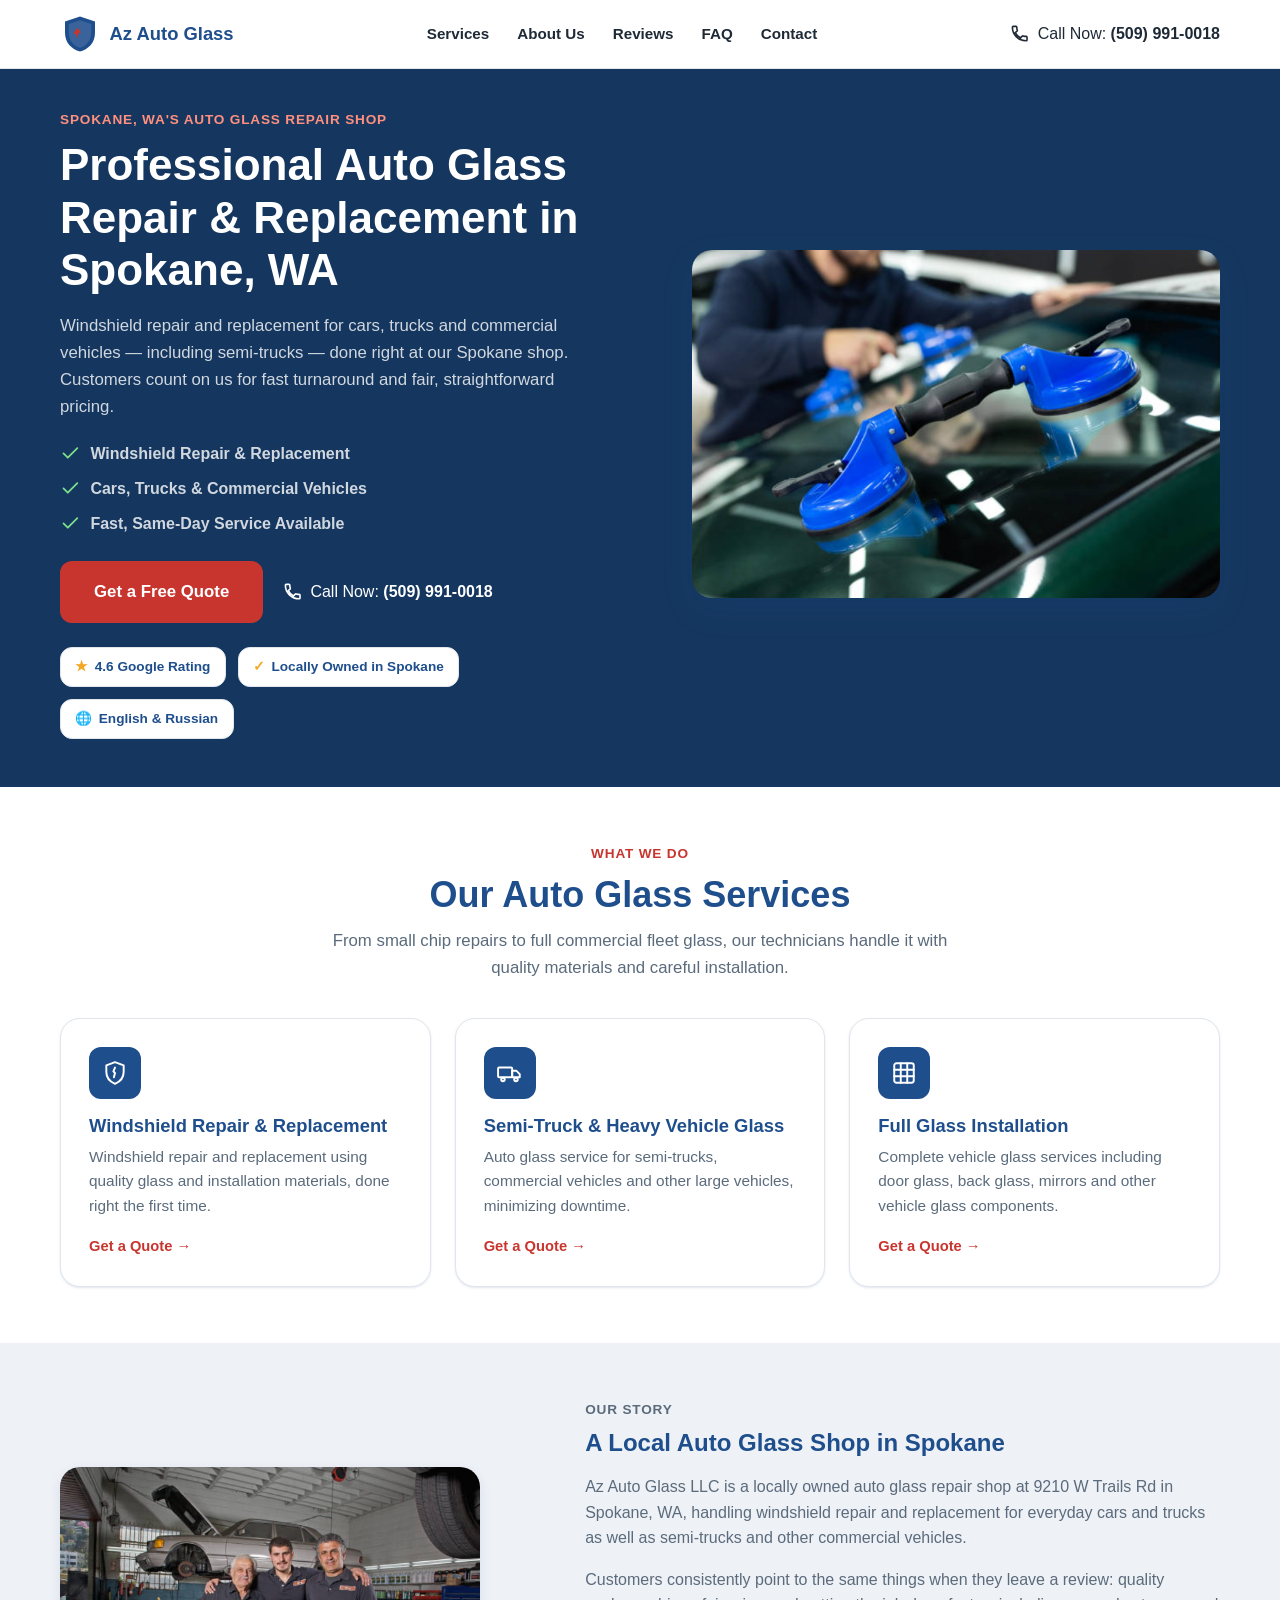
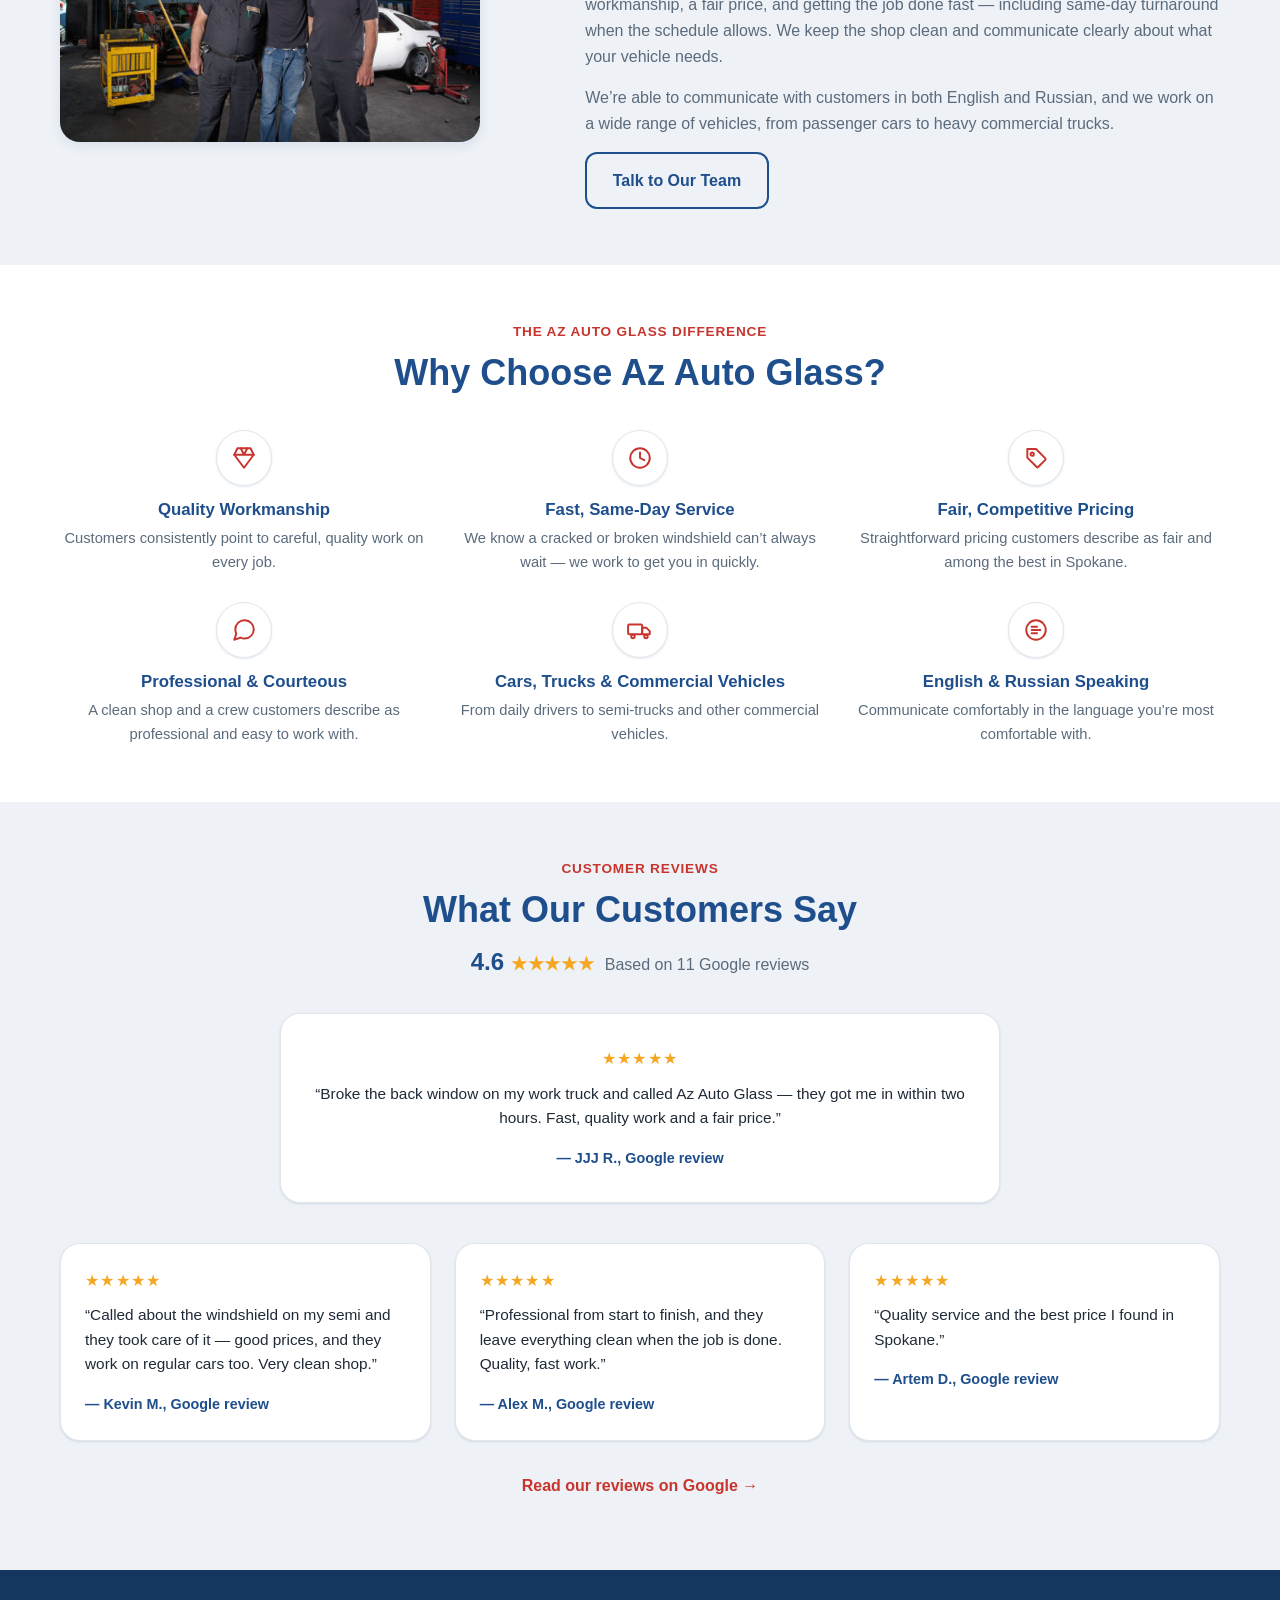
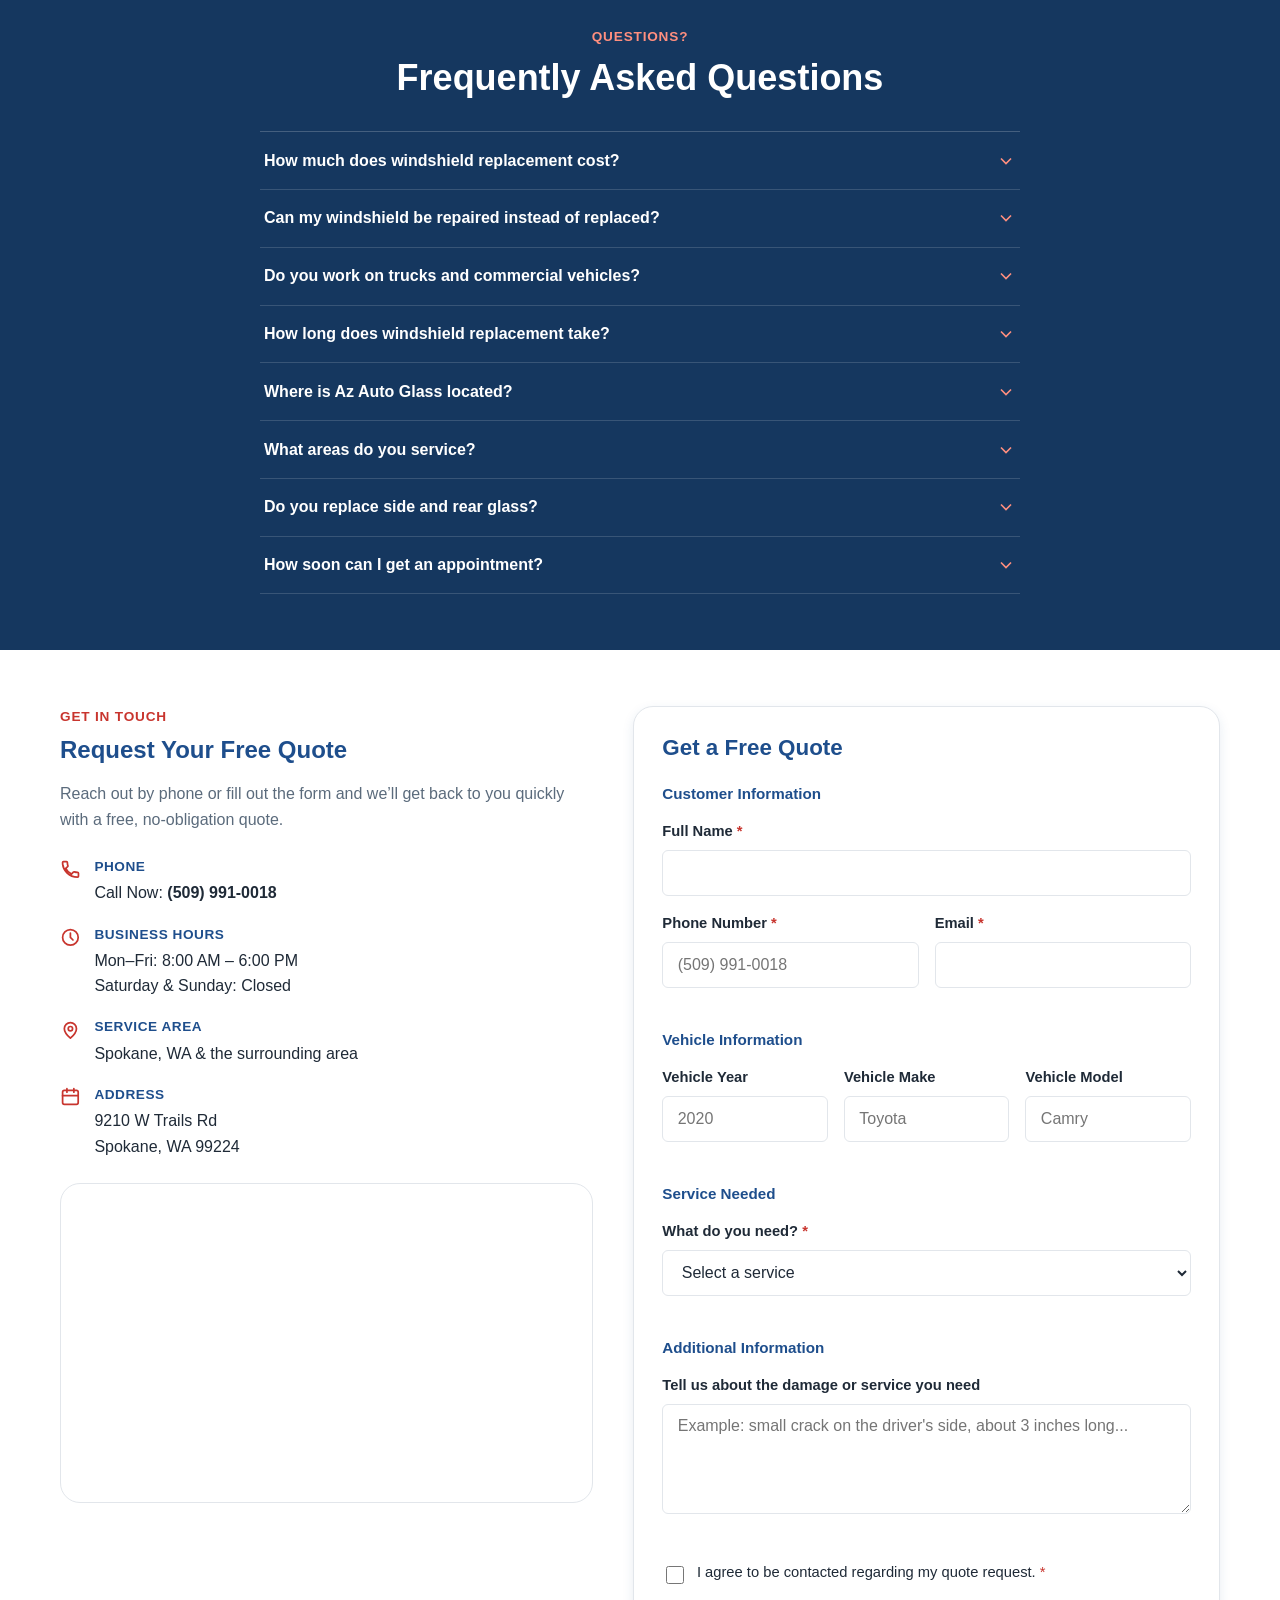
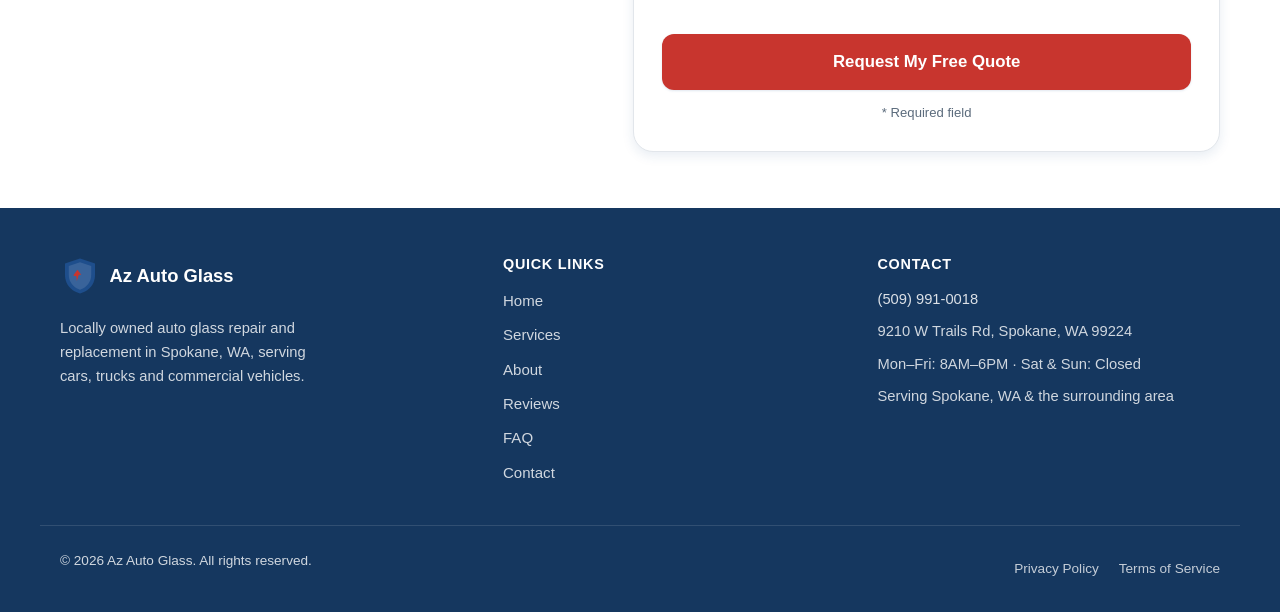
==== commit 45939828: "finished?" ====
--- a/index.html
+++ b/index.html
@@ -3,19 +3,20 @@
 <head>
   <meta charset="UTF-8">
   <meta name="viewport" content="width=device-width, initial-scale=1.0">
-  <title>[BUSINESS NAME] | Windshield Repair &amp; Auto Glass Replacement in [CITY, STATE]</title>
-  <meta name="description" content="[BUSINESS NAME] provides fast, professional windshield repair and auto glass replacement in [CITY, STATE]. Mobile service available. Call (555) 555-5555 for a free quote.">
+  <title>Az Auto Glass LLC | Windshield Repair &amp; Replacement in Spokane, WA</title>
+  <meta name="description" content="Az Auto Glass LLC provides windshield repair, replacement, and full auto glass service for cars, trucks, and commercial vehicles in Spokane, WA. Call (509) 991-0018 for a free quote.">
   <meta name="theme-color" content="#1E4E8C">
+  <!-- TODO: set your production domain once the site is deployed, then update this canonical URL, the Open Graph og:url/og:image below, robots.txt, and sitemap.xml to match. -->
   <link rel="canonical" href="https://www.yourbusinessdomain.com/">
 
   <!-- Open Graph -->
   <!-- Most social platforms require a raster image (JPG/PNG, ~1200x630) for
        og:image and will not render an SVG preview. images/og-image.svg is a
-       placeholder layout — export it (or a real photo) to og-image.jpg and
-       update the path below before launch. -->
+       placeholder layout — export it (or a real shop/vehicle photo) to
+       og-image.jpg and update the path below before launch. -->
   <meta property="og:type" content="website">
-  <meta property="og:title" content="[BUSINESS NAME] | Windshield Repair & Auto Glass Replacement in [CITY, STATE]">
-  <meta property="og:description" content="Fast, professional windshield repair and auto glass replacement in [CITY, STATE]. Mobile service available. Get a free quote today.">
+  <meta property="og:title" content="Az Auto Glass LLC | Windshield Repair &amp; Replacement in Spokane, WA">
+  <meta property="og:description" content="Windshield repair, replacement, and full auto glass service for cars, trucks, and commercial vehicles in Spokane, WA. Get a free quote today.">
   <meta property="og:image" content="images/og-image.svg">
   <meta property="og:url" content="https://www.yourbusinessdomain.com/">
   <meta name="twitter:card" content="summary_large_image">
@@ -23,76 +24,116 @@
   <link rel="icon" href="images/favicon.svg" type="image/svg+xml">
   <link rel="stylesheet" href="style.css">
 
-  <!-- Local business structured data — update every field below to match your business -->
+  <!-- Local business structured data. Name, address, phone, hours, rating and
+       review count below are verified from the Az Auto Glass LLC Google
+       Business Profile. Update the "url"/"image" fields once a production
+       domain and real business photos are available. -->
   <script type="application/ld+json">
   {
     "@context": "https://schema.org",
     "@type": "AutoRepair",
-    "name": "[BUSINESS NAME]",
+    "name": "Az Auto Glass LLC",
     "image": "https://www.yourbusinessdomain.com/images/hero-repair.png",
-    "telephone": "+15555555555",
-    "email": "info@yourbusinessdomain.com",
-    "priceRange": "$$",
+    "telephone": "+15099910018",
     "address": {
       "@type": "PostalAddress",
-      "streetAddress": "[STREET ADDRESS]",
-      "addressLocality": "[CITY]",
-      "addressRegion": "[STATE]",
-      "postalCode": "[ZIP]",
+      "streetAddress": "9210 W Trails Rd",
+      "addressLocality": "Spokane",
+      "addressRegion": "WA",
+      "postalCode": "99224",
       "addressCountry": "US"
     },
-    "areaServed": "[CITY, STATE] and surrounding areas",
+    "geo": {
+      "@type": "GeoCoordinates",
+      "latitude": 47.672691,
+      "longitude": -117.5404962
+    },
+    "areaServed": "Spokane, WA and the surrounding area",
     "openingHoursSpecification": [
       {
         "@type": "OpeningHoursSpecification",
-        "dayOfWeek": ["Monday","Tuesday","Wednesday","Friday"],
+        "dayOfWeek": ["Monday","Tuesday","Wednesday","Thursday","Friday"],
         "opens": "08:00",
         "closes": "18:00"
+      }
+    ],
+    "aggregateRating": {
+      "@type": "AggregateRating",
+      "ratingValue": "4.6",
+      "reviewCount": "11",
+      "bestRating": "5"
+    },
+    "url": "https://www.yourbusinessdomain.com/"
+  }
+  </script>
+
+  <!-- FAQ structured data mirrors the visible FAQ section content on this page. -->
+  <script type="application/ld+json">
+  {
+    "@context": "https://schema.org",
+    "@type": "FAQPage",
+    "mainEntity": [
+      {
+        "@type": "Question",
+        "name": "How much does windshield replacement cost?",
+        "acceptedAnswer": {
+          "@type": "Answer",
+          "text": "Cost depends on your vehicle's make and model and the type of glass required. Call (509) 991-0018 or fill out the quote form for a free estimate."
+        }
       },
       {
-        "@type": "OpeningHoursSpecification",
-        "dayOfWeek": "Saturday",
-        "opens": "09:00",
-        "closes": "14:00"
+        "@type": "Question",
+        "name": "Can my windshield be repaired instead of replaced?",
+        "acceptedAnswer": {
+          "@type": "Answer",
+          "text": "Often, yes. Small chips and cracks, generally smaller than a quarter and away from the edge of the glass, can usually be repaired instead of requiring a full replacement."
+        }
+      },
+      {
+        "@type": "Question",
+        "name": "Do you work on trucks and commercial vehicles?",
+        "acceptedAnswer": {
+          "@type": "Answer",
+          "text": "Yes. In addition to cars, Az Auto Glass regularly works on trucks, semi-trucks and other commercial vehicles."
+        }
+      },
+      {
+        "@type": "Question",
+        "name": "Where is Az Auto Glass located?",
+        "acceptedAnswer": {
+          "@type": "Answer",
+          "text": "The shop is at 9210 W Trails Rd, Spokane, WA 99224, open Monday through Friday from 8:00 AM to 6:00 PM."
+        }
+      },
+      {
+        "@type": "Question",
+        "name": "What areas do you service?",
+        "acceptedAnswer": {
+          "@type": "Answer",
+          "text": "Az Auto Glass serves Spokane, WA and the surrounding area."
+        }
+      },
+      {
+        "@type": "Question",
+        "name": "Do you replace side and rear glass?",
+        "acceptedAnswer": {
+          "@type": "Answer",
+          "text": "Yes. In addition to windshields, Az Auto Glass installs door glass, back glass, mirrors and other vehicle glass components."
+        }
       }
-    ],
-    "url": "https://www.yourbusinessdomain.com/"
+    ]
   }
   </script>
 </head>
 <body>
-  <!--
-    ============================================================
-    TEMPLATE CUSTOMIZATION GUIDE
-    ============================================================
-    Search and replace the following placeholders throughout this
-    file to launch your site:
-
-      [BUSINESS NAME]            Your business name
-      (555) 555-5555 / +15555555555   Phone number (update the visible
-                                  text AND every tel: link)
-      [EMAIL ADDRESS] / info@yourbusinessdomain.com   Business email
-      [STREET ADDRESS], [CITY], [STATE] [ZIP]   Business address
-      [CITY, STATE]               Primary service city/region
-      [Owner Name]                 Owner / technician name
-      Sample reviews in the "Reviews" section — replace with real
-        customer reviews (do not label them as Google reviews unless
-        they are actual, verified Google reviews)
-      images/*.svg                 Replace with real photos of your
-                                  shop, technicians and vehicles
-      style.css :root variables      Brand colors, fonts, spacing
-      Google Maps embed              See comment in the Contact section
-    ============================================================
-  -->
-
   <a class="skip-link" href="#main-content">Skip to main content</a>
 
   <!-- ============ HEADER ============ -->
   <header class="site-header" id="site-header">
     <div class="container header-inner">
-      <a href="#top" class="logo-link" aria-label="[BUSINESS NAME] — home">
+      <a href="#top" class="logo-link" aria-label="Az Auto Glass LLC — home">
         <img src="images/logo.svg" alt="" width="42" height="42" class="logo-icon">
-        <span class="logo-text">[BUSINESS NAME]</span>
+        <span class="logo-text">Az Auto Glass</span>
       </a>
 
       <nav class="main-nav" aria-label="Primary">
@@ -100,14 +141,15 @@
           <li><a href="#services">Services</a></li>
           <li><a href="#about">About Us</a></li>
           <li><a href="#reviews">Reviews</a></li>
+          <li><a href="#faq">FAQ</a></li>
           <li><a href="#contact">Contact</a></li>
         </ul>
       </nav>
 
       <div class="header-actions">
-        <a href="tel:+15555555555" class="phone-cta phone-cta--header">
+        <a href="tel:+15099910018" class="phone-cta phone-cta--header">
           <svg class="icon" viewBox="0 0 24 24" aria-hidden="true"><path d="M6.6 10.8c1.4 2.8 3.8 5.2 6.6 6.6l2.2-2.2c.3-.3.7-.4 1.1-.3 1.2.4 2.5.6 3.8.6.6 0 1 .4 1 1V20c0 .6-.4 1-1 1C10.6 21 3 13.4 3 4c0-.6.4-1 1-1h3.5c.6 0 1 .4 1 1 0 1.3.2 2.6.6 3.8.1.4 0 .8-.3 1.1L6.6 10.8z"/></svg>
-          <span>Call Now: <strong>(555) 555-5555</strong></span>
+          <span>Call Now: <strong>(509) 991-0018</strong></span>
         </a>
 
         <button type="button" class="nav-toggle" id="nav-toggle" aria-expanded="false" aria-controls="mobile-nav" aria-label="Open menu">
@@ -124,12 +166,13 @@
           <li><a href="#services">Services</a></li>
           <li><a href="#about">About Us</a></li>
           <li><a href="#reviews">Reviews</a></li>
+          <li><a href="#faq">FAQ</a></li>
           <li><a href="#contact">Contact</a></li>
         </ul>
       </nav>
-      <a href="tel:+15555555555" class="btn btn-accent btn-block">
+      <a href="tel:+15099910018" class="btn btn-accent btn-block">
         <svg class="icon" viewBox="0 0 24 24" aria-hidden="true"><path d="M6.6 10.8c1.4 2.8 3.8 5.2 6.6 6.6l2.2-2.2c.3-.3.7-.4 1.1-.3 1.2.4 2.5.6 3.8.6.6 0 1 .4 1 1V20c0 .6-.4 1-1 1C10.6 21 3 13.4 3 4c0-.6.4-1 1-1h3.5c.6 0 1 .4 1 1 0 1.3.2 2.6.6 3.8.1.4 0 .8-.3 1.1L6.6 10.8z"/></svg>
-        Call Now: (555) 555-5555
+        Call Now: (509) 991-0018
       </a>
       <a href="#contact" class="btn btn-secondary btn-block">Get a Free Quote</a>
     </div>
@@ -140,9 +183,9 @@
     <section class="hero" id="top">
       <div class="container hero-inner">
         <div class="hero-content">
-          <p class="section-eyebrow">[CITY, STATE]'s Trusted Auto Glass Experts</p>
-          <h1>Professional Auto Glass Repair &amp; Replacement in [CITY, STATE]</h1>
-          <p class="hero-lede">Fast, professional windshield repair and replacement for cars, trucks and commercial vehicles. Our experienced technicians come to you with mobile service available throughout the [CITY] area, so you can get back on the road safely without disrupting your day.</p>
+          <p class="section-eyebrow">Spokane, WA's Auto Glass Repair Shop</p>
+          <h1>Professional Auto Glass Repair &amp; Replacement in Spokane, WA</h1>
+          <p class="hero-lede">Windshield repair and replacement for cars, trucks and commercial vehicles &mdash; including semi-trucks &mdash; done right at our Spokane shop. Customers count on us for fast turnaround and fair, straightforward pricing.</p>
 
           <ul class="hero-bullets">
             <li>
@@ -155,24 +198,24 @@
             </li>
             <li>
               <svg class="icon icon--check" viewBox="0 0 24 24" aria-hidden="true"><path d="M20 6L9 17l-5-5"/></svg>
-              Fast Mobile Service Available
+              Fast, Same-Day Service Available
             </li>
           </ul>
 
           <div class="hero-actions">
             <a href="#contact" class="btn btn-accent btn-lg">Get a Free Quote</a>
-            <a href="tel:+15555555555" class="phone-cta phone-cta--inline">
+            <a href="tel:+15099910018" class="phone-cta phone-cta--inline">
               <svg class="icon" viewBox="0 0 24 24" aria-hidden="true"><path d="M6.6 10.8c1.4 2.8 3.8 5.2 6.6 6.6l2.2-2.2c.3-.3.7-.4 1.1-.3 1.2.4 2.5.6 3.8.6.6 0 1 .4 1 1V20c0 .6-.4 1-1 1C10.6 21 3 13.4 3 4c0-.6.4-1 1-1h3.5c.6 0 1 .4 1 1 0 1.3.2 2.6.6 3.8.1.4 0 .8-.3 1.1L6.6 10.8z"/></svg>
               <span class="phone-cta-text-mobile">Call Now</span>
-              <span class="phone-cta-text-desktop">Call Now: <strong>(555) 555-5555</strong></span>
+              <span class="phone-cta-text-desktop">Call Now: <strong>(509) 991-0018</strong></span>
             </a>
           </div>
 
-          <!-- Placeholder trust indicators — replace with your verified rating once you have reviews live -->
+          <!-- Trust indicators reflect the verified Az Auto Glass LLC Google Business Profile (4.6★, 11 reviews) -->
           <div class="trust-badges">
-            <div class="trust-badge"><span class="trust-badge-icon" aria-hidden="true">★</span> 5.0 Customer Rating</div>
-            <div class="trust-badge"><span class="trust-badge-icon" aria-hidden="true">✓</span> Warranty Available</div>
-            <div class="trust-badge"><span class="trust-badge-icon" aria-hidden="true">🌐</span> English &amp; Spanish</div>
+            <div class="trust-badge"><span class="trust-badge-icon" aria-hidden="true">★</span> 4.6 Google Rating</div>
+            <div class="trust-badge"><span class="trust-badge-icon" aria-hidden="true">✓</span> Locally Owned in Spokane</div>
+            <div class="trust-badge"><span class="trust-badge-icon" aria-hidden="true">🌐</span> English &amp; Russian</div>
           </div>
         </div>
 
@@ -195,7 +238,7 @@
               <svg viewBox="0 0 24 24" aria-hidden="true"><path d="M12 2l8 3v6c0 5-3.5 9-8 11-4.5-2-8-6-8-11V5l8-3z"/><path d="M12 7l-1.5 3.5 1.5 1.5-1 4"/></svg>
             </div>
             <h3>Windshield Repair &amp; Replacement</h3>
-            <p>Professional windshield repair and replacement using quality glass and installation materials, done right the first time.</p>
+            <p>Windshield repair and replacement using quality glass and installation materials, done right the first time.</p>
             <a href="#contact" class="card-link">Get a Quote <span aria-hidden="true">&rarr;</span></a>
           </article>
 
@@ -204,25 +247,7 @@
               <svg viewBox="0 0 24 24" aria-hidden="true"><rect x="1" y="7" width="13" height="9" rx="1"/><path d="M14 10h4l3 3v3h-7z"/><circle cx="5.5" cy="18" r="1.6"/><circle cx="17.5" cy="18" r="1.6"/></svg>
             </div>
             <h3>Semi-Truck &amp; Heavy Vehicle Glass</h3>
-            <p>Specialized auto glass services for semi-trucks, commercial vehicles and other large vehicles, minimizing downtime.</p>
-            <a href="#contact" class="card-link">Get a Quote <span aria-hidden="true">&rarr;</span></a>
-          </article>
-
-          <article class="service-card">
-            <div class="service-icon">
-              <svg viewBox="0 0 24 24" aria-hidden="true"><circle cx="12" cy="12" r="4.2"/><path d="M12 2v3M12 19v3M4.2 4.2l2.1 2.1M17.7 17.7l2.1 2.1M2 12h3M19 12h3M4.2 19.8l2.1-2.1M17.7 6.3l2.1-2.1"/></svg>
-            </div>
-            <h3>Sunroof Glass</h3>
-            <p>Professional sunroof glass installation and replacement designed for a proper, leak-resistant fit.</p>
-            <a href="#contact" class="card-link">Get a Quote <span aria-hidden="true">&rarr;</span></a>
-          </article>
-
-          <article class="service-card">
-            <div class="service-icon">
-              <svg viewBox="0 0 24 24" aria-hidden="true"><path d="M3 16V8.5A1.5 1.5 0 014.5 7H13l4.5 4.5V16a1 1 0 01-1 1H4a1 1 0 01-1-1z"/><circle cx="8" cy="17.5" r="1.6"/><circle cx="16.5" cy="17.5" r="1.6"/></svg>
-            </div>
-            <h3>Mobile Auto Glass Service</h3>
-            <p>Convenient mobile service where our technician comes to your home, office or work site &mdash; no need to change your schedule.</p>
+            <p>Auto glass service for semi-trucks, commercial vehicles and other large vehicles, minimizing downtime.</p>
             <a href="#contact" class="card-link">Get a Quote <span aria-hidden="true">&rarr;</span></a>
           </article>
 
@@ -242,14 +267,14 @@
     <section class="story" id="about">
       <div class="container story-inner">
         <div class="story-media">
-          <img src="images/owner-family.png" alt="[Owner Name] with the [BUSINESS NAME] team in the shop" width="814" height="534">
+          <img src="images/owner-family.png" alt="Auto glass technicians working on a vehicle in a repair shop" width="814" height="534">
         </div>
         <div class="story-content">
           <p class="section-eyebrow">Our Story</p>
-          <h2>Family-Owned, Locally Trusted</h2>
-          <p>Hi, I&rsquo;m [Owner Name], founder of [BUSINESS NAME]. I&rsquo;ve spent over 30 years in the auto glass business, and I started this company because I was tired of watching customers get pushed into replacements they didn&rsquo;t need, or handed a bill that didn&rsquo;t make sense.</p>
-          <p>Our shop is built on honest recommendations and fair, transparent pricing. If your windshield can be repaired instead of replaced, we&rsquo;ll tell you &mdash; and we&rsquo;ll always walk you through your options before any work begins.</p>
-          <p>We&rsquo;re proud to serve [CITY, STATE] with quality workmanship and service in both English and Spanish, and we treat every customer the way we&rsquo;d want our own family treated: with respect, honesty and a job done right.</p>
+          <h2>A Local Auto Glass Shop in Spokane</h2>
+          <p>Az Auto Glass LLC is a locally owned auto glass repair shop at 9210 W Trails Rd in Spokane, WA, handling windshield repair and replacement for everyday cars and trucks as well as semi-trucks and other commercial vehicles.</p>
+          <p>Customers consistently point to the same things when they leave a review: quality workmanship, a fair price, and getting the job done fast &mdash; including same-day turnaround when the schedule allows. We keep the shop clean and communicate clearly about what your vehicle needs.</p>
+          <p>We&rsquo;re able to communicate with customers in both English and Russian, and we work on a wide range of vehicles, from passenger cars to heavy commercial trucks.</p>
           <a href="#contact" class="btn btn-secondary">Talk to Our Team</a>
         </div>
       </div>
@@ -258,39 +283,39 @@
     <!-- ============ WHY CHOOSE US ============ -->
     <section class="why-us">
       <div class="container">
-        <p class="section-eyebrow section-eyebrow--center">The [BUSINESS NAME] Difference</p>
-        <h2 class="section-title section-title--center">Why Choose [BUSINESS NAME]?</h2>
+        <p class="section-eyebrow section-eyebrow--center">The Az Auto Glass Difference</p>
+        <h2 class="section-title section-title--center">Why Choose Az Auto Glass?</h2>
 
         <div class="benefit-grid">
           <div class="benefit-item">
+            <div class="benefit-icon"><svg viewBox="0 0 24 24" aria-hidden="true"><path d="M6 3h12l3 6-9 12L3 9z"/><path d="M3 9h18M9 3l3 6 3-6"/></svg></div>
+            <h3>Quality Workmanship</h3>
+            <p>Customers consistently point to careful, quality work on every job.</p>
+          </div>
+          <div class="benefit-item">
             <div class="benefit-icon"><svg viewBox="0 0 24 24" aria-hidden="true"><circle cx="12" cy="12" r="9"/><path d="M12 7v5l4 2"/></svg></div>
-            <h3>30+ Years of Experience</h3>
-            <p>Decades of hands-on auto glass expertise you can count on.</p>
+            <h3>Fast, Same-Day Service</h3>
+            <p>We know a cracked or broken windshield can&rsquo;t always wait &mdash; we work to get you in quickly.</p>
           </div>
           <div class="benefit-item">
-            <div class="benefit-icon"><svg viewBox="0 0 24 24" aria-hidden="true"><path d="M6 3h12l3 6-9 12L3 9z"/><path d="M3 9h18M9 3l3 6 3-6"/></svg></div>
-            <h3>Quality Auto Glass</h3>
-            <p>We install quality glass and materials built to last.</p>
+            <div class="benefit-icon"><svg viewBox="0 0 24 24" aria-hidden="true"><path d="M20.6 12.3L12 3.7 4 3.7v8L12.6 20.3a1 1 0 001.4 0l6.6-6.6a1 1 0 000-1.4z"/><circle cx="8.5" cy="8.5" r="1.5"/></svg></div>
+            <h3>Fair, Competitive Pricing</h3>
+            <p>Straightforward pricing customers describe as fair and among the best in Spokane.</p>
           </div>
           <div class="benefit-item">
             <div class="benefit-icon"><svg viewBox="0 0 24 24" aria-hidden="true"><path d="M21 11.5a8.4 8.4 0 01-8.4 8.4 8.3 8.3 0 01-3.8-.9L3 21l1.9-5.7a8.3 8.3 0 01-.9-3.8A8.4 8.4 0 0112.5 3H13a8.5 8.5 0 018 8v.5z"/></svg></div>
-            <h3>Honest Recommendations</h3>
-            <p>We&rsquo;ll always tell you if a repair is enough &mdash; no upselling.</p>
+            <h3>Professional &amp; Courteous</h3>
+            <p>A clean shop and a crew customers describe as professional and easy to work with.</p>
           </div>
           <div class="benefit-item">
-            <div class="benefit-icon"><svg viewBox="0 0 24 24" aria-hidden="true"><path d="M20.6 12.3L12 3.7 4 3.7v8L12.6 20.3a1 1 0 001.4 0l6.6-6.6a1 1 0 000-1.4z"/><circle cx="8.5" cy="8.5" r="1.5"/></svg></div>
-            <h3>Competitive Pricing</h3>
-            <p>Fair, transparent pricing with no surprise fees.</p>
+            <div class="benefit-icon"><svg viewBox="0 0 24 24" aria-hidden="true"><rect x="1" y="7" width="13" height="9" rx="1"/><path d="M14 10h4l3 3v3h-7z"/><circle cx="5.5" cy="18" r="1.6"/><circle cx="17.5" cy="18" r="1.6"/></svg></div>
+            <h3>Cars, Trucks &amp; Commercial Vehicles</h3>
+            <p>From daily drivers to semi-trucks and other commercial vehicles.</p>
           </div>
           <div class="benefit-item">
-            <div class="benefit-icon"><svg viewBox="0 0 24 24" aria-hidden="true"><path d="M3 16V8.5A1.5 1.5 0 014.5 7H13l4.5 4.5V16a1 1 0 01-1 1H4a1 1 0 01-1-1z"/><circle cx="8" cy="17.5" r="1.6"/><circle cx="16.5" cy="17.5" r="1.6"/></svg></div>
-            <h3>Mobile Service</h3>
-            <p>We come to your home, office or job site for your convenience.</p>
-          </div>
-          <div class="benefit-item">
-            <div class="benefit-icon"><svg viewBox="0 0 24 24" aria-hidden="true"><path d="M12 2l8 3v6c0 5-3.5 9-8 11-4.5-2-8-6-8-11V5l8-3z"/><path d="M8.5 12.5l2.5 2.5 4.5-5"/></svg></div>
-            <h3>Warranty Available</h3>
-            <p>Ask us about warranty coverage on our workmanship and materials.</p>
+            <div class="benefit-icon"><svg viewBox="0 0 24 24" aria-hidden="true"><circle cx="12" cy="12" r="9"/><path d="M8 12h8M8 9h5M8 15h5"/></svg></div>
+            <h3>English &amp; Russian Speaking</h3>
+            <p>Communicate comfortably in the language you&rsquo;re most comfortable with.</p>
           </div>
         </div>
       </div>
@@ -302,42 +327,44 @@
         <p class="section-eyebrow section-eyebrow--center">Customer Reviews</p>
         <h2 class="section-title section-title--center">What Our Customers Say</h2>
 
-        <!-- Sample rating summary — update once real reviews are live -->
+        <!-- Rating summary reflects the verified Az Auto Glass LLC Google Business Profile as of August 2026 -->
         <div class="rating-summary">
-          <span class="rating-summary-score">5.0 <span aria-hidden="true">★★★★★</span></span>
-          <span class="rating-summary-count">Based on [X] customer reviews</span>
-        </div>
-
-        <!-- SAMPLE REVIEWS BELOW — replace with real, verified customer reviews before launch.
-             Do not label these as Google reviews unless they are actual Google reviews. -->
+          <span class="rating-summary-score">4.6 <span aria-hidden="true">★★★★★</span></span>
+          <span class="rating-summary-count">Based on 11 Google reviews</span>
+        </div>
+
+        <!-- Testimonials below are written in our own words based on themes from real,
+             verified Google reviews for Az Auto Glass LLC (not verbatim quotes). -->
         <div class="review-featured">
           <p class="review-stars" aria-label="5 out of 5 stars">★★★★★</p>
-          <p class="review-text review-text--featured">&ldquo;Our technician showed up early, explained everything before starting, and had our windshield replaced in under an hour. Fair price and genuinely nice people to work with. Highly recommend.&rdquo;</p>
-          <p class="review-author">&mdash; Sarah M., [CITY, STATE]</p>
+          <p class="review-text review-text--featured">&ldquo;Broke the back window on my work truck and called Az Auto Glass &mdash; they got me in within two hours. Fast, quality work and a fair price.&rdquo;</p>
+          <p class="review-author">&mdash; JJJ R., Google review</p>
         </div>
 
         <div class="card-grid card-grid--reviews">
           <article class="review-card">
             <p class="review-stars" aria-label="5 out of 5 stars">★★★★★</p>
-            <p class="review-text">&ldquo;Chip repair looked seamless and only took about 20 minutes. Saved me from a full replacement. Great service.&rdquo;</p>
-            <p class="review-author">&mdash; James T.</p>
+            <p class="review-text">&ldquo;Called about the windshield on my semi and they took care of it &mdash; good prices, and they work on regular cars too. Very clean shop.&rdquo;</p>
+            <p class="review-author">&mdash; Kevin M., Google review</p>
           </article>
           <article class="review-card">
             <p class="review-stars" aria-label="5 out of 5 stars">★★★★★</p>
-            <p class="review-text">&ldquo;They came out to my office for the appointment, which made everything so easy. Very professional crew.&rdquo;</p>
-            <p class="review-author">&mdash; Maria R.</p>
+            <p class="review-text">&ldquo;Professional from start to finish, and they leave everything clean when the job is done. Quality, fast work.&rdquo;</p>
+            <p class="review-author">&mdash; Alex M., Google review</p>
           </article>
           <article class="review-card">
             <p class="review-stars" aria-label="5 out of 5 stars">★★★★★</p>
-            <p class="review-text">&ldquo;Got a fair quote over the phone and the final price matched exactly. No surprises. Will use again.&rdquo;</p>
-            <p class="review-author">&mdash; David K.</p>
+            <p class="review-text">&ldquo;Quality service and the best price I found in Spokane.&rdquo;</p>
+            <p class="review-author">&mdash; Artem D., Google review</p>
           </article>
         </div>
+
+        <p class="reviews-cta"><a href="https://www.google.com/maps/place/Az+Auto+Glass+LLC/@47.672691,-117.5430711,17z/data=!4m8!3m7!1s0x549e17a979451c77:0x2f7175f6461e0ab7!8m2!3d47.672691!4d-117.5404962!9m1!1b1!16s%2Fg%2F11wtk_86p5" target="_blank" rel="noopener">Read our reviews on Google <span aria-hidden="true">&rarr;</span></a></p>
       </div>
     </section>
 
     <!-- ============ FAQ ============ -->
-    <!-- <section class="faq">
+    <section class="faq" id="faq">
       <div class="container container--narrow">
         <p class="section-eyebrow section-eyebrow--center">Questions?</p>
         <h2 class="section-title section-title--center">Frequently Asked Questions</h2>
@@ -351,7 +378,7 @@
               </button>
             </h3>
             <div id="faq-panel-1" class="accordion-panel" role="region" aria-labelledby="faq-trigger-1" hidden>
-              <p>Cost depends on your vehicle's make and model, the type of glass required, and any advanced driver-assistance (ADAS) calibration needed. Contact us or fill out the quote form for an accurate, free estimate.</p>
+              <p>Cost depends on your vehicle's make and model and the type of glass required. Call us at (509) 991-0018 or fill out the quote form for a free estimate.</p>
             </div>
           </div>
 
@@ -363,19 +390,19 @@
               </button>
             </h3>
             <div id="faq-panel-2" class="accordion-panel" role="region" aria-labelledby="faq-trigger-2" hidden>
-              <p>Often, yes. Small chips and cracks &mdash; generally smaller than a quarter and away from the edge of the glass &mdash; can usually be repaired. We'll always recommend a repair over a replacement when it's a safe, lasting option.</p>
+              <p>Often, yes. Small chips and cracks &mdash; generally smaller than a quarter and away from the edge of the glass &mdash; can usually be repaired instead of requiring a full replacement. Call us and we can help you figure out which option makes sense.</p>
             </div>
           </div>
 
           <div class="accordion-item">
             <h3 class="accordion-header">
               <button type="button" class="accordion-trigger" aria-expanded="false" aria-controls="faq-panel-3" id="faq-trigger-3">
-                Do you offer mobile auto glass service?
+                Do you work on trucks and commercial vehicles?
                 <svg class="accordion-icon" viewBox="0 0 24 24" aria-hidden="true"><path d="M6 9l6 6 6-6"/></svg>
               </button>
             </h3>
             <div id="faq-panel-3" class="accordion-panel" role="region" aria-labelledby="faq-trigger-3" hidden>
-              <p>Yes. Our technicians can come to your home, office or job site throughout [CITY, STATE] and the surrounding area, so you don't have to interrupt your day.</p>
+              <p>Yes. In addition to cars, we regularly work on trucks, semi-trucks and other commercial vehicles.</p>
             </div>
           </div>
 
@@ -387,19 +414,19 @@
               </button>
             </h3>
             <div id="faq-panel-4" class="accordion-panel" role="region" aria-labelledby="faq-trigger-4" hidden>
-              <p>Most windshield replacements take about 45&ndash;90 minutes, plus safe drive-away time for the adhesive to cure. Your technician will let you know exactly how long before starting.</p>
+              <p>Timing depends on the vehicle and the job, plus safe drive-away time for the adhesive to cure. Call us and we can give you a better idea for your specific vehicle.</p>
             </div>
           </div>
 
           <div class="accordion-item">
             <h3 class="accordion-header">
               <button type="button" class="accordion-trigger" aria-expanded="false" aria-controls="faq-panel-5" id="faq-trigger-5">
-                Do you work with insurance?
+                Where is Az Auto Glass located?
                 <svg class="accordion-icon" viewBox="0 0 24 24" aria-hidden="true"><path d="M6 9l6 6 6-6"/></svg>
               </button>
             </h3>
             <div id="faq-panel-5" class="accordion-panel" role="region" aria-labelledby="faq-trigger-5" hidden>
-              <p>Yes, we're happy to work with your insurance provider and can help you understand your glass coverage options. Contact us with your policy details and we'll walk you through the process.</p>
+              <p>Our shop is at 9210 W Trails Rd, Spokane, WA 99224. We're open Monday&ndash;Friday, 8:00 AM&ndash;6:00 PM.</p>
             </div>
           </div>
 
@@ -411,7 +438,7 @@
               </button>
             </h3>
             <div id="faq-panel-6" class="accordion-panel" role="region" aria-labelledby="faq-trigger-6" hidden>
-              <p>We serve [CITY, STATE] and the surrounding communities. Contact us and we'll let you know if we cover your area.</p>
+              <p>We serve Spokane, WA and the surrounding area. Contact us and we'll let you know if we cover your location.</p>
             </div>
           </div>
 
@@ -435,12 +462,12 @@
               </button>
             </h3>
             <div id="faq-panel-8" class="accordion-panel" role="region" aria-labelledby="faq-trigger-8" hidden>
-              <p>We often have same-day or next-day appointments available, depending on your schedule and part availability. Call us or request a quote to check current availability.</p>
-            </div>
-          </div>
-        </div>
-      </div>
-    </section> -->
+              <p>Call us at (509) 991-0018 or request a quote online and we'll work to get you scheduled as quickly as possible.</p>
+            </div>
+          </div>
+        </div>
+      </div>
+    </section>
 
     <!-- ============ CONTACT / QUOTE ============ -->
     <section class="contact" id="contact">
@@ -455,57 +482,42 @@
               <svg class="icon" viewBox="0 0 24 24" aria-hidden="true"><path d="M6.6 10.8c1.4 2.8 3.8 5.2 6.6 6.6l2.2-2.2c.3-.3.7-.4 1.1-.3 1.2.4 2.5.6 3.8.6.6 0 1 .4 1 1V20c0 .6-.4 1-1 1C10.6 21 3 13.4 3 4c0-.6.4-1 1-1h3.5c.6 0 1 .4 1 1 0 1.3.2 2.6.6 3.8.1.4 0 .8-.3 1.1L6.6 10.8z"/></svg>
               <div>
                 <span class="contact-label">Phone</span>
-                <a href="tel:+15555555555" class="phone-cta phone-cta--inline">
+                <a href="tel:+15099910018" class="phone-cta phone-cta--inline">
                   <span class="phone-cta-text-mobile">Call Now</span>
-                  <span class="phone-cta-text-desktop">Call Now: <strong>(555) 555-5555</strong></span>
+                  <span class="phone-cta-text-desktop">Call Now: <strong>(509) 991-0018</strong></span>
                 </a>
-              </div>
-            </li>
-            <li>
-              <svg class="icon" viewBox="0 0 24 24" aria-hidden="true"><rect x="3" y="5" width="18" height="14" rx="2"/><path d="M3 7l9 6 9-6"/></svg>
-              <div>
-                <span class="contact-label">Email</span>
-                <a href="mailto:info@yourbusinessdomain.com">info@yourbusinessdomain.com</a>
               </div>
             </li>
             <li>
               <svg class="icon" viewBox="0 0 24 24" aria-hidden="true"><circle cx="12" cy="12" r="9"/><path d="M12 7v5l3 3"/></svg>
               <div>
                 <span class="contact-label">Business Hours</span>
-                <span>Mon&ndash;Fri: 8:00 AM &ndash; 6:00 PM<br>Saturday: 9:00 AM &ndash; 2:00 PM<br>Sunday: Closed</span>
+                <span>Mon&ndash;Fri: 8:00 AM &ndash; 6:00 PM<br>Saturday &amp; Sunday: Closed</span>
               </div>
             </li>
             <li>
               <svg class="icon" viewBox="0 0 24 24" aria-hidden="true"><path d="M12 21s-7-6.2-7-11a7 7 0 1 1 14 0c0 4.8-7 11-7 11z"/><circle cx="12" cy="10" r="2.5"/></svg>
               <div>
                 <span class="contact-label">Service Area</span>
-                <span>[CITY, STATE] &amp; surrounding areas &mdash; mobile service available</span>
+                <span>Spokane, WA &amp; the surrounding area</span>
               </div>
             </li>
             <li>
               <svg class="icon" viewBox="0 0 24 24" aria-hidden="true"><rect x="3" y="4" width="18" height="16" rx="2"/><path d="M3 10h18M8 2v4M16 2v4"/></svg>
               <div>
                 <span class="contact-label">Address</span>
-                <span>[STREET ADDRESS]<br>[CITY], [STATE] [ZIP]</span>
+                <span>9210 W Trails Rd<br>Spokane, WA 99224</span>
               </div>
             </li>
           </ul>
 
-          <!--
-            Google Maps embed placeholder.
-            Replace the div below with your real embed, for example:
-
-            <iframe
-              src="https://www.google.com/maps?q=YOUR+FULL+ADDRESS&output=embed"
-              width="100%" height="320" style="border:0" loading="lazy"
-              referrerpolicy="no-referrer-when-downgrade"
-              title="[BUSINESS NAME] location map">
-            </iframe>
-          -->
-          <div class="map-placeholder" role="img" aria-label="Map placeholder — add your Google Maps embed here">
-            <svg viewBox="0 0 24 24" aria-hidden="true"><path d="M12 21s-7-6.2-7-11a7 7 0 1 1 14 0c0 4.8-7 11-7 11z"/><circle cx="12" cy="10" r="2.5"/></svg>
-            <p>Google Maps embed goes here &mdash; see code comment for the snippet</p>
-          </div>
+          <iframe
+            class="map-embed"
+            src="https://www.google.com/maps?q=Az+Auto+Glass+LLC,+9210+W+Trails+Rd,+Spokane,+WA+99224&output=embed"
+            width="100%" height="320" loading="lazy"
+            referrerpolicy="no-referrer-when-downgrade"
+            title="Map showing the Az Auto Glass LLC location at 9210 W Trails Rd, Spokane, WA">
+          </iframe>
         </div>
 
         <div class="contact-form-wrap">
@@ -528,7 +540,7 @@
               <div class="form-row form-row--split">
                 <div class="form-group">
                   <label for="phone-number">Phone Number <span class="required" aria-hidden="true">*</span></label>
-                  <input type="tel" id="phone-number" name="phone-number" autocomplete="tel" inputmode="tel" placeholder="(555) 555-5555" required>
+                  <input type="tel" id="phone-number" name="phone-number" autocomplete="tel" inputmode="tel" placeholder="(509) 991-0018" required>
                 </div>
                 <div class="form-group">
                   <label for="email-address">Email <span class="required" aria-hidden="true">*</span></label>
@@ -564,7 +576,6 @@
                   <option value="Windshield Repair">Windshield Repair</option>
                   <option value="Windshield Replacement">Windshield Replacement</option>
                   <option value="Semi-Truck / Heavy Vehicle Glass">Semi-Truck / Heavy Vehicle Glass</option>
-                  <option value="Sunroof Glass">Sunroof Glass</option>
                   <option value="Door Glass">Door Glass</option>
                   <option value="Back Glass">Back Glass</option>
                   <option value="Mirror">Mirror</option>
@@ -594,20 +605,17 @@
         </div>
       </div>
     </section>
-
-
-
   </main>
 
   <!-- ============ FOOTER ============ -->
   <footer class="site-footer">
     <div class="container footer-inner">
       <div class="footer-brand">
-        <a href="#top" class="logo-link" aria-label="[BUSINESS NAME] — home">
+        <a href="#top" class="logo-link" aria-label="Az Auto Glass — home">
           <img src="images/logo.svg" alt="" width="36" height="36" class="logo-icon">
-          <span class="logo-text">[BUSINESS NAME]</span>
+          <span class="logo-text">Az Auto Glass</span>
         </a>
-        <p>Locally owned auto glass repair and replacement, proudly serving [CITY, STATE] and surrounding areas.</p>
+        <p>Locally owned auto glass repair and replacement in Spokane, WA, serving cars, trucks and commercial vehicles.</p>
       </div>
 
       <nav class="footer-nav" aria-label="Footer">
@@ -617,23 +625,23 @@
           <li><a href="#services">Services</a></li>
           <li><a href="#about">About</a></li>
           <li><a href="#reviews">Reviews</a></li>
+          <li><a href="#faq">FAQ</a></li>
           <li><a href="#contact">Contact</a></li>
         </ul>
       </nav>
 
       <div class="footer-contact">
         <h4>Contact</h4>
-        <p><a href="tel:+15555555555">(555) 555-5555</a></p>
-        <p><a href="mailto:info@yourbusinessdomain.com">info@yourbusinessdomain.com</a></p>
-        <p>[STREET ADDRESS], [CITY], [STATE] [ZIP]</p>
-        <p>Mon&ndash;Fri: 8AM&ndash;6PM &middot; Sat: 9AM&ndash;2PM</p>
-        <p>Serving [CITY, STATE] &amp; surrounding areas</p>
+        <p><a href="tel:+15099910018">(509) 991-0018</a></p>
+        <p>9210 W Trails Rd, Spokane, WA 99224</p>
+        <p>Mon&ndash;Fri: 8AM&ndash;6PM &middot; Sat &amp; Sun: Closed</p>
+        <p>Serving Spokane, WA &amp; the surrounding area</p>
       </div>
     </div>
 
     <div class="footer-bottom">
       <div class="container footer-bottom-inner">
-        <p>&copy; <span id="current-year">2026</span> [BUSINESS NAME]. All rights reserved.</p>
+        <p>&copy; <span id="current-year">2026</span> Az Auto Glass. All rights reserved.</p>
         <ul>
           <li><a href="privacy.html">Privacy Policy</a></li>
           <li><a href="terms.html">Terms of Service</a></li>
@@ -644,7 +652,7 @@
 
   <!-- ============ MOBILE STICKY CTA BAR ============ -->
   <div class="mobile-cta-bar" aria-label="Quick actions">
-    <a href="tel:+15555555555" class="mobile-cta-bar-btn mobile-cta-bar-btn--call">
+    <a href="tel:+15099910018" class="mobile-cta-bar-btn mobile-cta-bar-btn--call">
       <svg class="icon" viewBox="0 0 24 24" aria-hidden="true"><path d="M6.6 10.8c1.4 2.8 3.8 5.2 6.6 6.6l2.2-2.2c.3-.3.7-.4 1.1-.3 1.2.4 2.5.6 3.8.6.6 0 1 .4 1 1V20c0 .6-.4 1-1 1C10.6 21 3 13.4 3 4c0-.6.4-1 1-1h3.5c.6 0 1 .4 1 1 0 1.3.2 2.6.6 3.8.1.4 0 .8-.3 1.1L6.6 10.8z"/></svg>
       Call Now
     </a>
--- a/style.css
+++ b/style.css
@@ -1,5 +1,5 @@
 /* =========================================================
-   [BUSINESS NAME] — Auto Glass Template Stylesheet
+   Az Auto Glass LLC — Auto Glass Website Stylesheet
    Mobile-first. Update the CSS variables below to re-brand
    this template for a different business.
    ========================================================= */
@@ -820,6 +820,21 @@
   margin-top: 0;
 }
 
+.reviews-cta {
+  text-align: center;
+  margin-top: 2rem;
+  font-weight: 700;
+}
+
+.reviews-cta a {
+  color: var(--color-accent);
+}
+
+.reviews-cta a:hover,
+.reviews-cta a:focus-visible {
+  text-decoration: underline;
+}
+
 /* =========================================================
    CONTACT / QUOTE
    ========================================================= */
@@ -866,33 +881,11 @@
   margin-bottom: 0.15rem;
 }
 
-.map-placeholder {
-  display: flex;
-  flex-direction: column;
-  align-items: center;
-  justify-content: center;
-  gap: 0.5rem;
-  text-align: center;
+.map-embed {
+  display: block;
   min-height: 220px;
-  background-color: #fff;
-  border: 1px dashed var(--color-border);
+  border: 1px solid var(--color-border);
   border-radius: var(--radius-lg);
-  color: var(--color-text-light);
-  padding: 1.5rem;
-}
-
-.map-placeholder svg {
-  width: 34px;
-  height: 34px;
-  fill: none;
-  stroke: currentColor;
-  stroke-width: 1.6;
-  color: var(--color-accent);
-}
-
-.map-placeholder p {
-  margin-bottom: 0;
-  font-size: 0.9rem;
 }
 
 .contact-form-wrap {
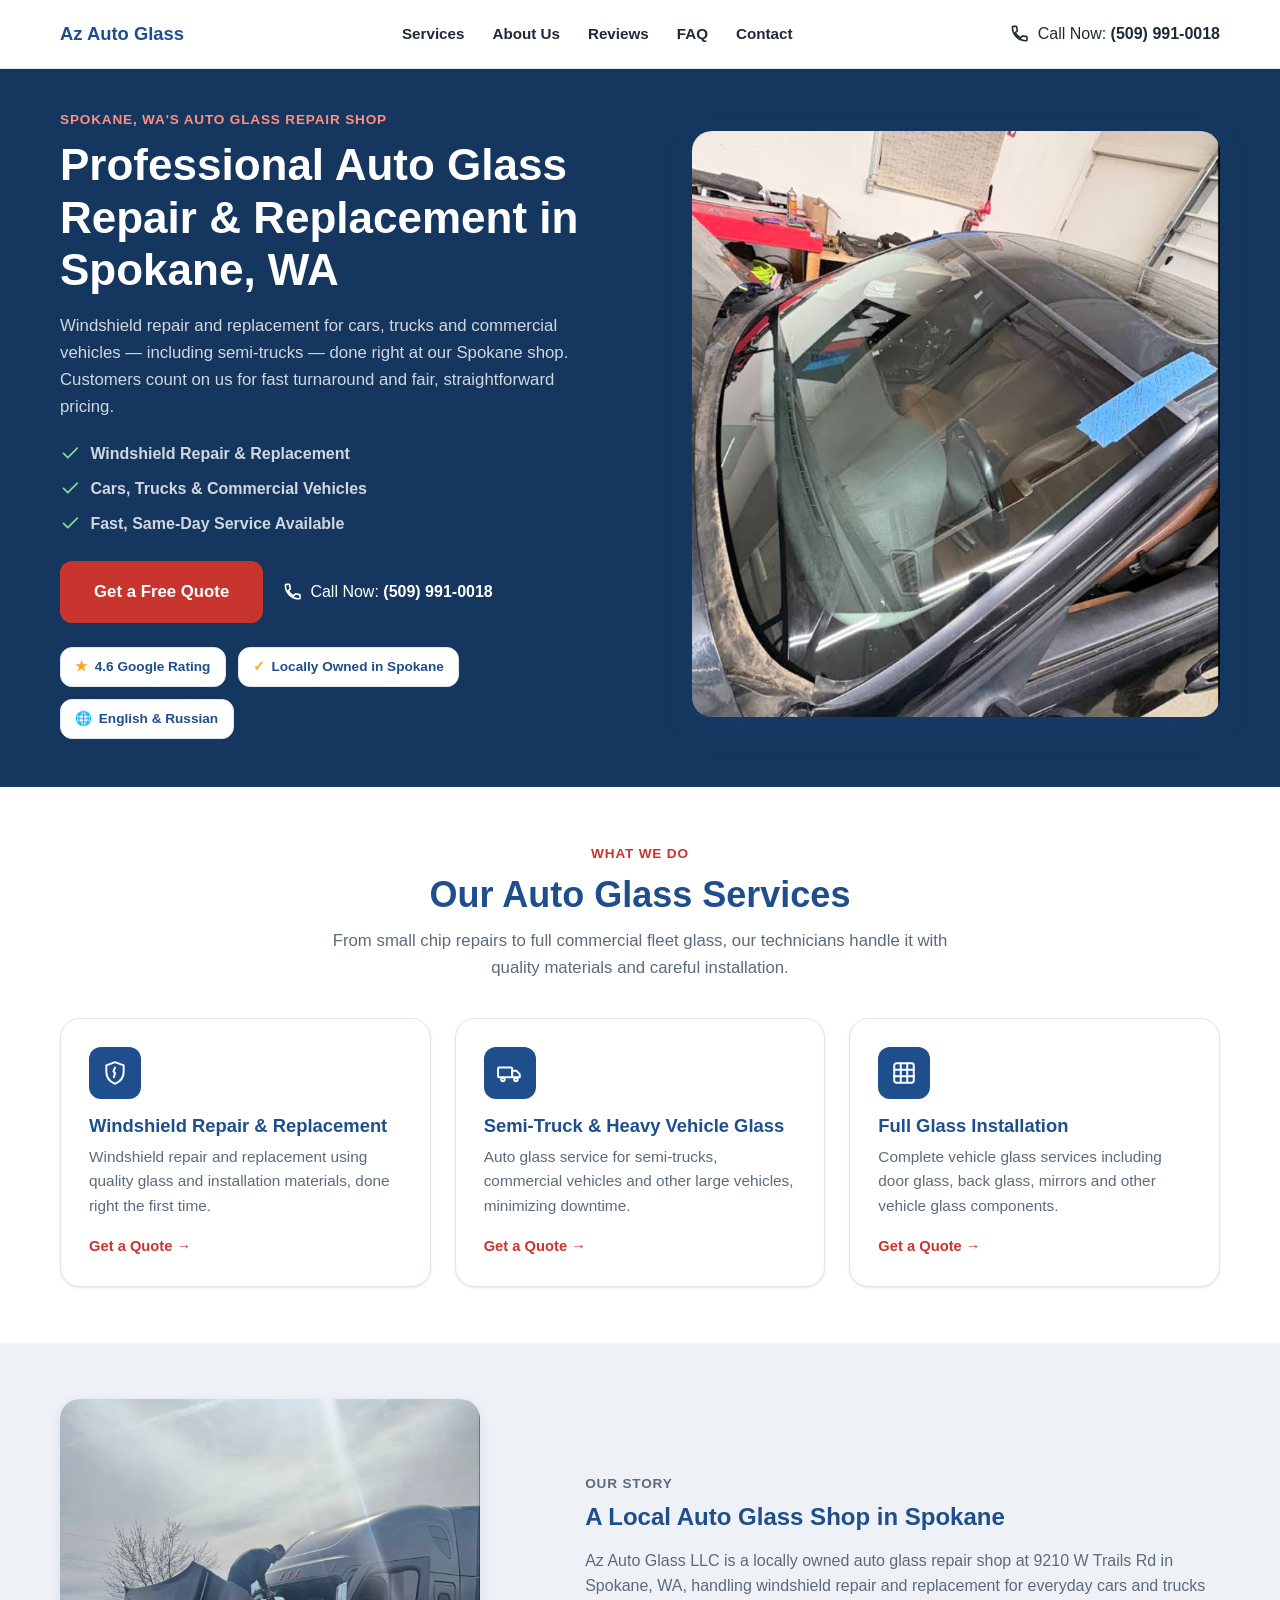
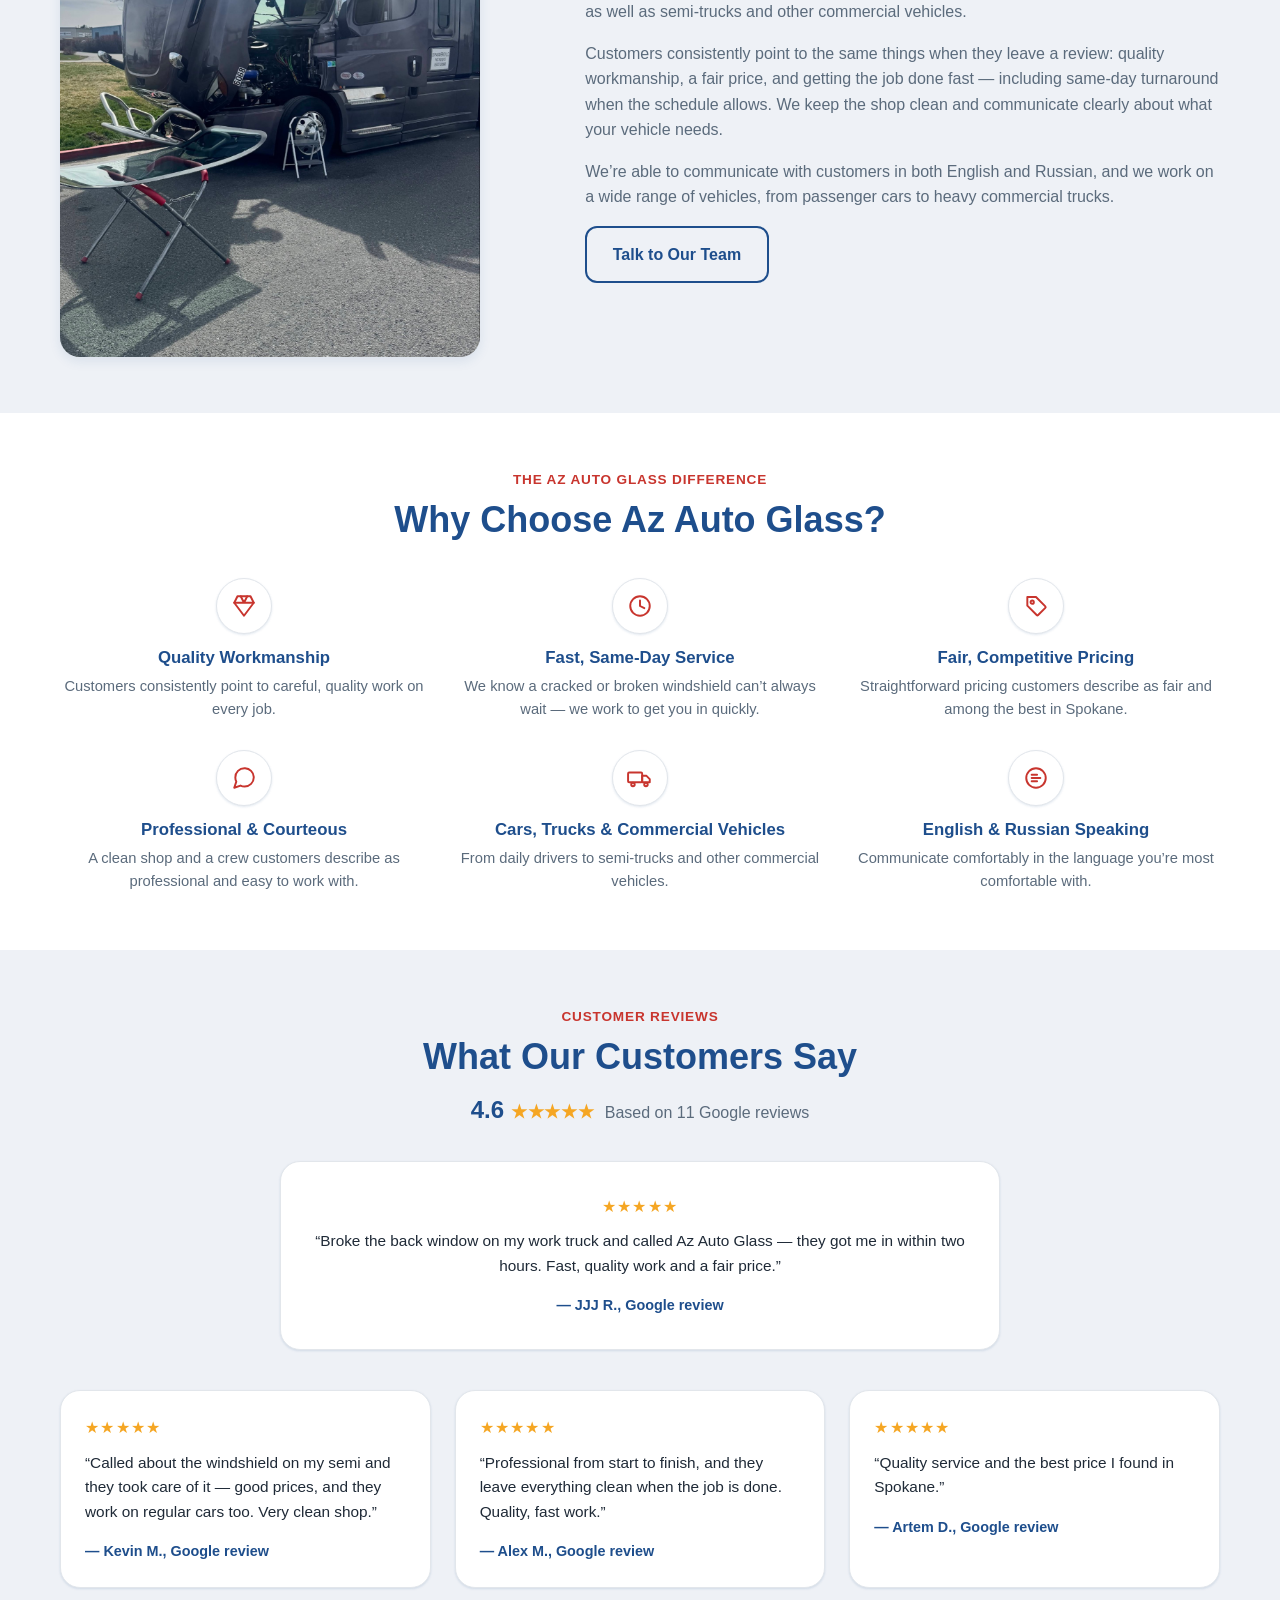
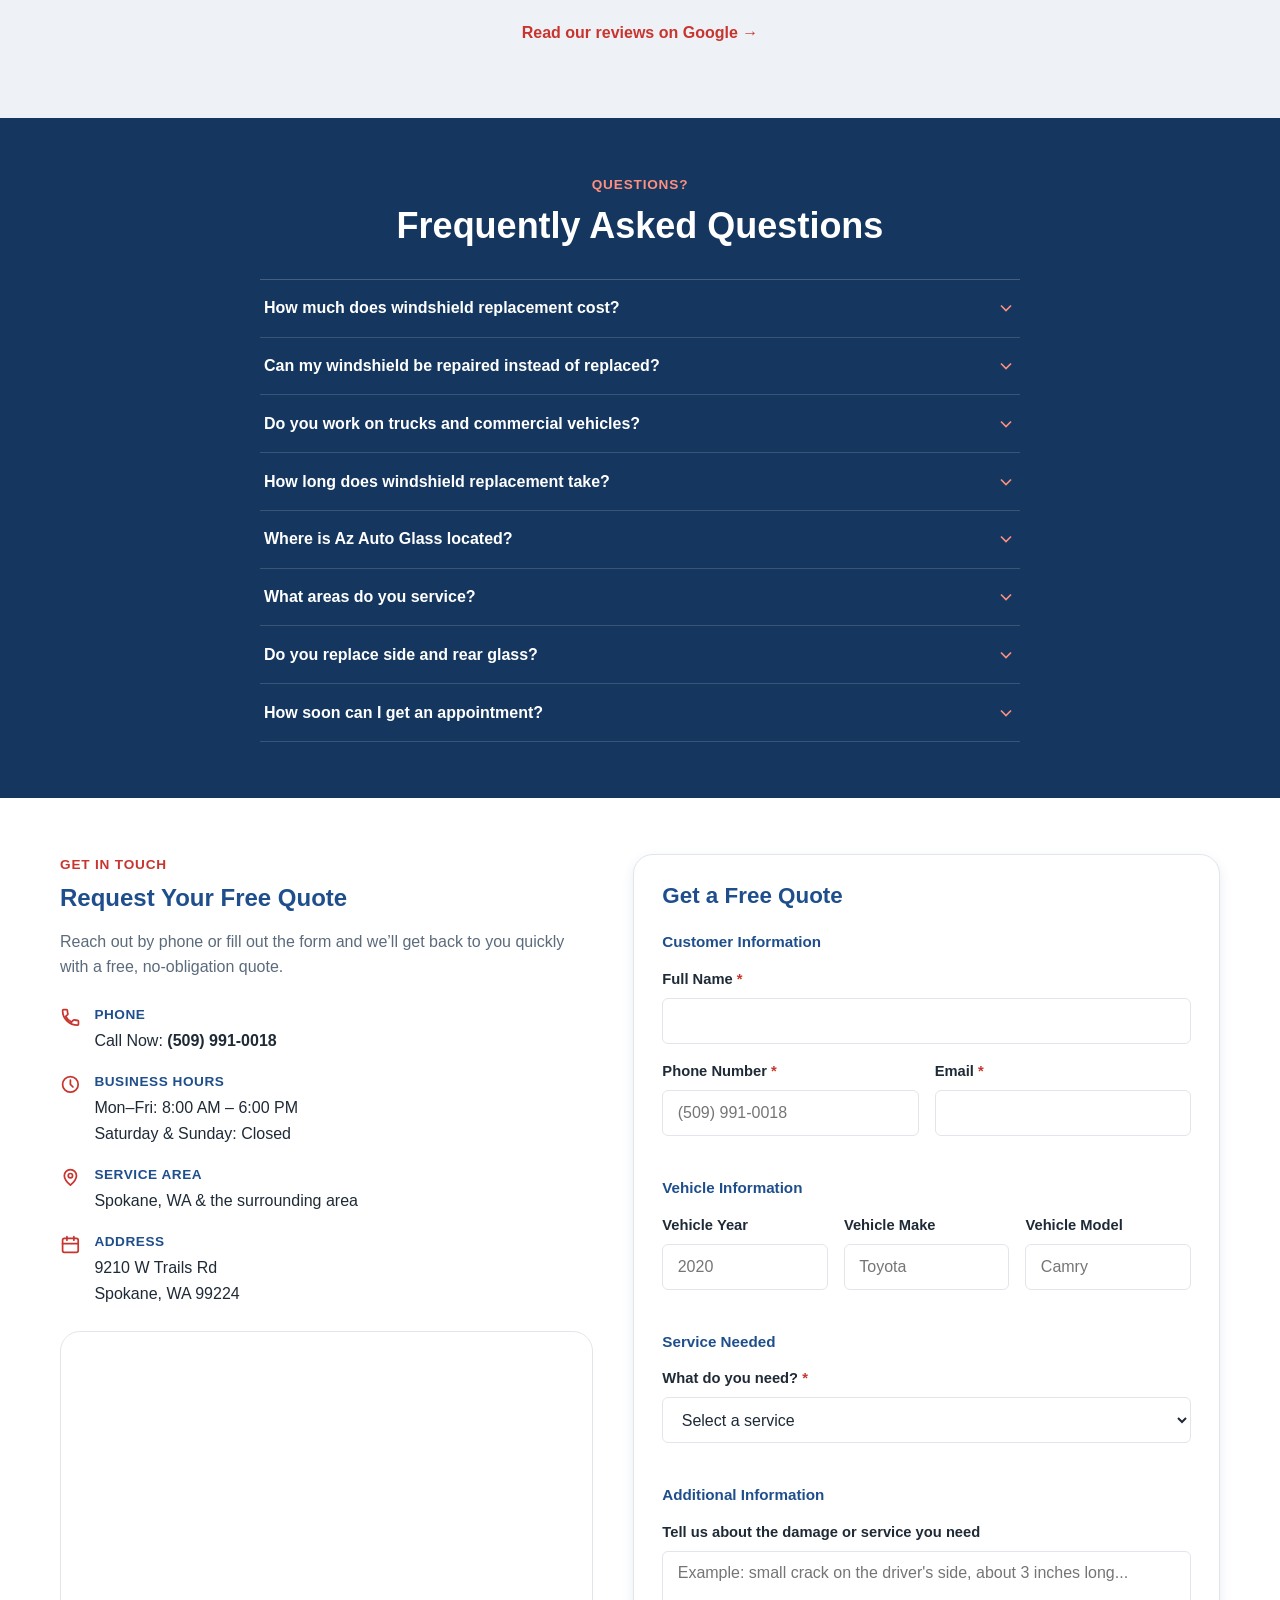
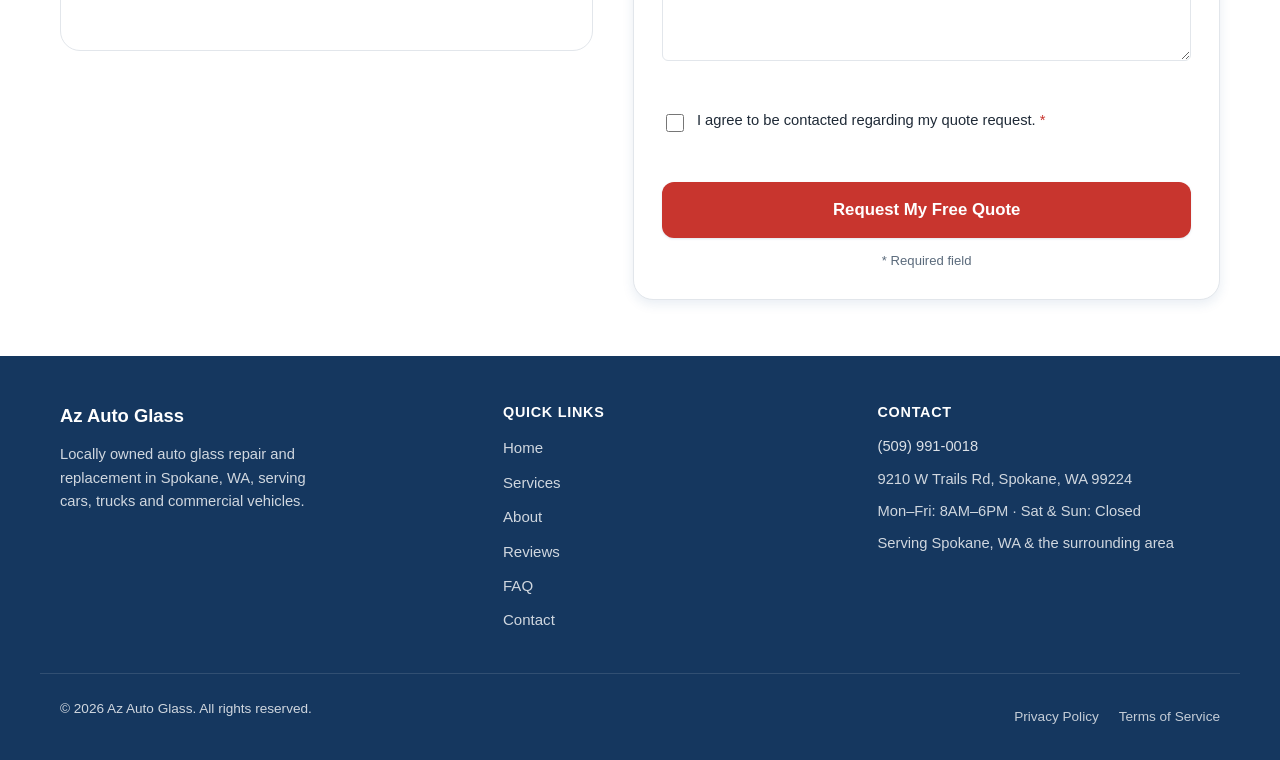
==== commit 9a4245d9: "updated to be less of a template and be production ready" ====
--- a/index.html
+++ b/index.html
@@ -33,7 +33,7 @@
     "@context": "https://schema.org",
     "@type": "AutoRepair",
     "name": "Az Auto Glass LLC",
-    "image": "https://www.yourbusinessdomain.com/images/hero-repair.png",
+    "image": "https://www.yourbusinessdomain.com/images/heroimg.jpg",
     "telephone": "+15099910018",
     "address": {
       "@type": "PostalAddress",
@@ -132,7 +132,6 @@
   <header class="site-header" id="site-header">
     <div class="container header-inner">
       <a href="#top" class="logo-link" aria-label="Az Auto Glass LLC — home">
-        <img src="images/logo.svg" alt="" width="42" height="42" class="logo-icon">
         <span class="logo-text">Az Auto Glass</span>
       </a>
 
@@ -220,7 +219,7 @@
         </div>
 
         <div class="hero-media">
-          <img src="images/hero-repair.png" alt="Technician using suction cup tools to install a windshield on a vehicle" width="782" height="514" loading="eager">
+          <img src="images/heroimg.jpg" alt="Az Auto Glass technician installing a new windshield on a car in the shop" width="1443" height="1600" loading="eager">
         </div>
       </div>
     </section>
@@ -267,7 +266,7 @@
     <section class="story" id="about">
       <div class="container story-inner">
         <div class="story-media">
-          <img src="images/owner-family.png" alt="Auto glass technicians working on a vehicle in a repair shop" width="814" height="534">
+          <img src="images/about.jpg" alt="Az Auto Glass technician replacing the windshield on a semi-truck" width="1206" height="1600" loading="lazy">
         </div>
         <div class="story-content">
           <p class="section-eyebrow">Our Story</p>
@@ -612,7 +611,6 @@
     <div class="container footer-inner">
       <div class="footer-brand">
         <a href="#top" class="logo-link" aria-label="Az Auto Glass — home">
-          <img src="images/logo.svg" alt="" width="36" height="36" class="logo-icon">
           <span class="logo-text">Az Auto Glass</span>
         </a>
         <p>Locally owned auto glass repair and replacement in Spokane, WA, serving cars, trucks and commercial vehicles.</p>
--- a/style.css
+++ b/style.css
@@ -342,11 +342,6 @@
   align-items: center;
   gap: 0.6rem;
   flex-shrink: 0;
-}
-
-.logo-icon {
-  width: 40px;
-  height: 40px;
 }
 
 .logo-text {
